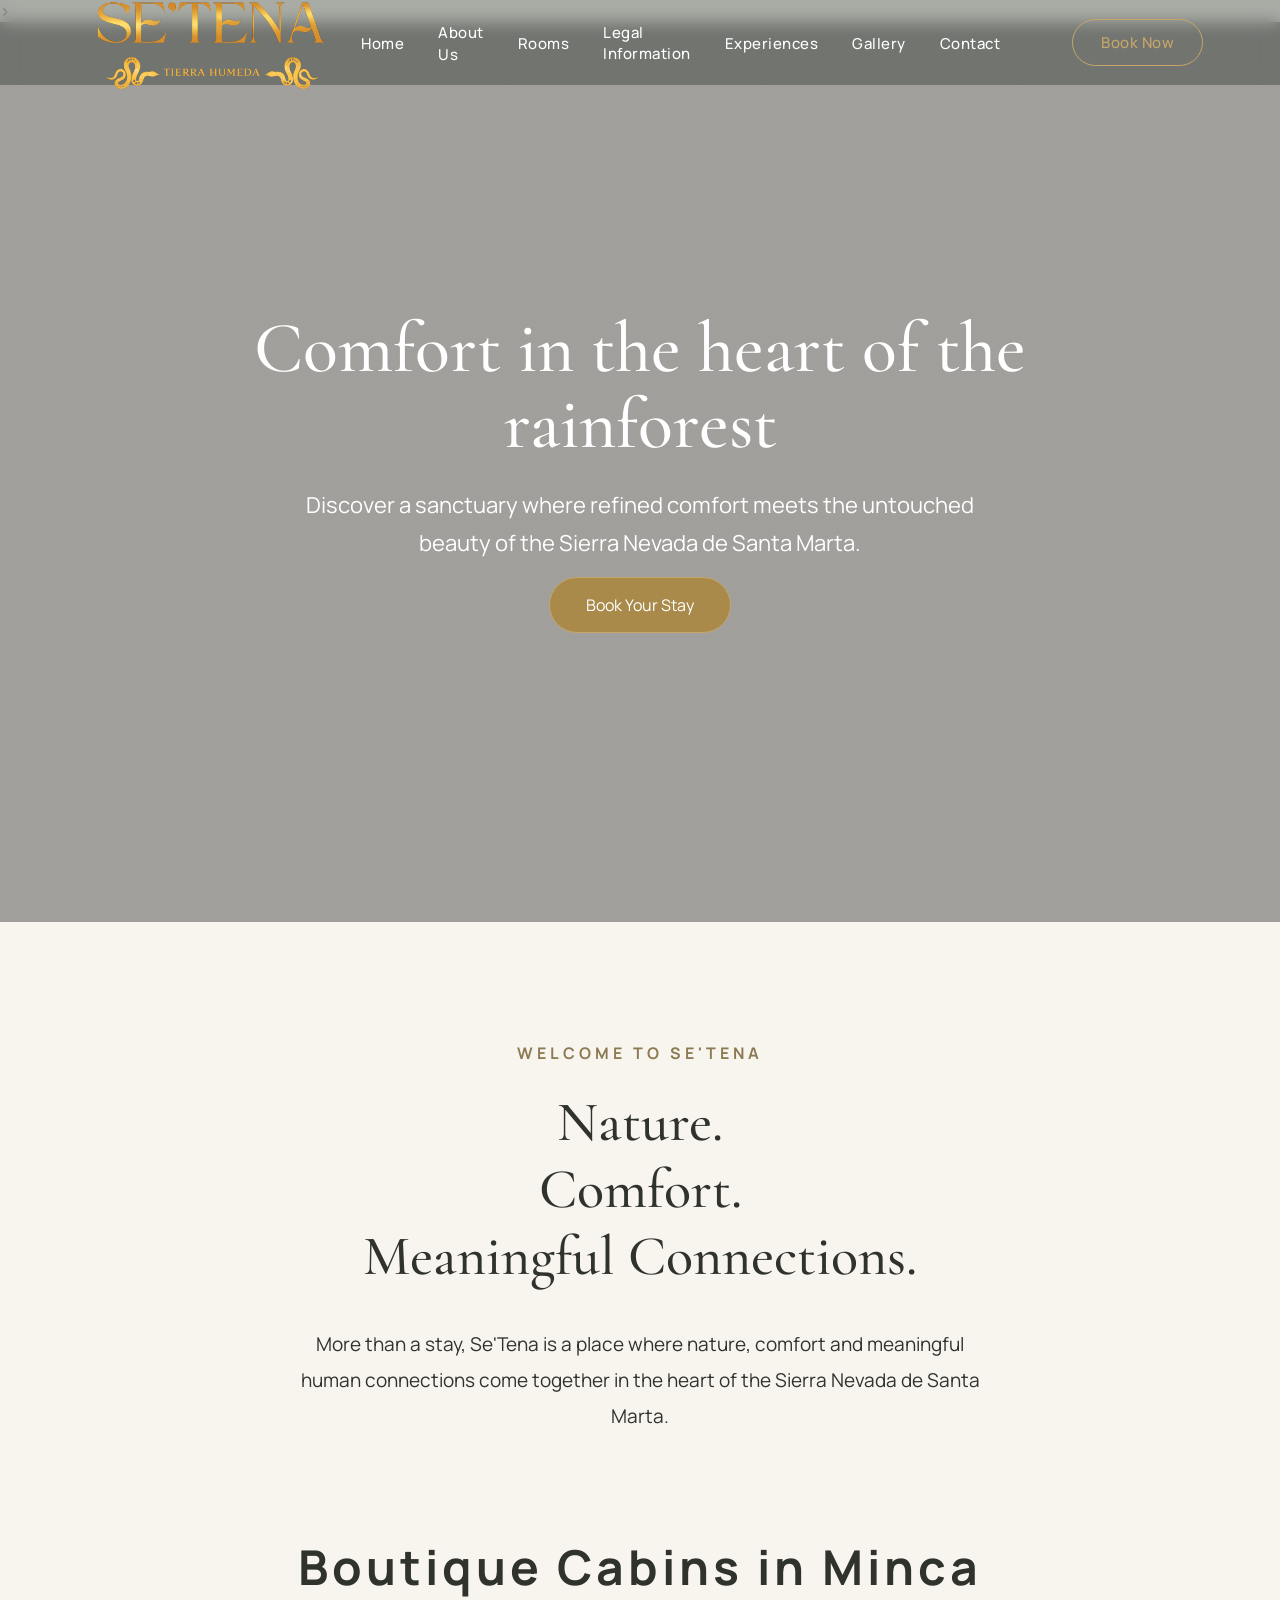
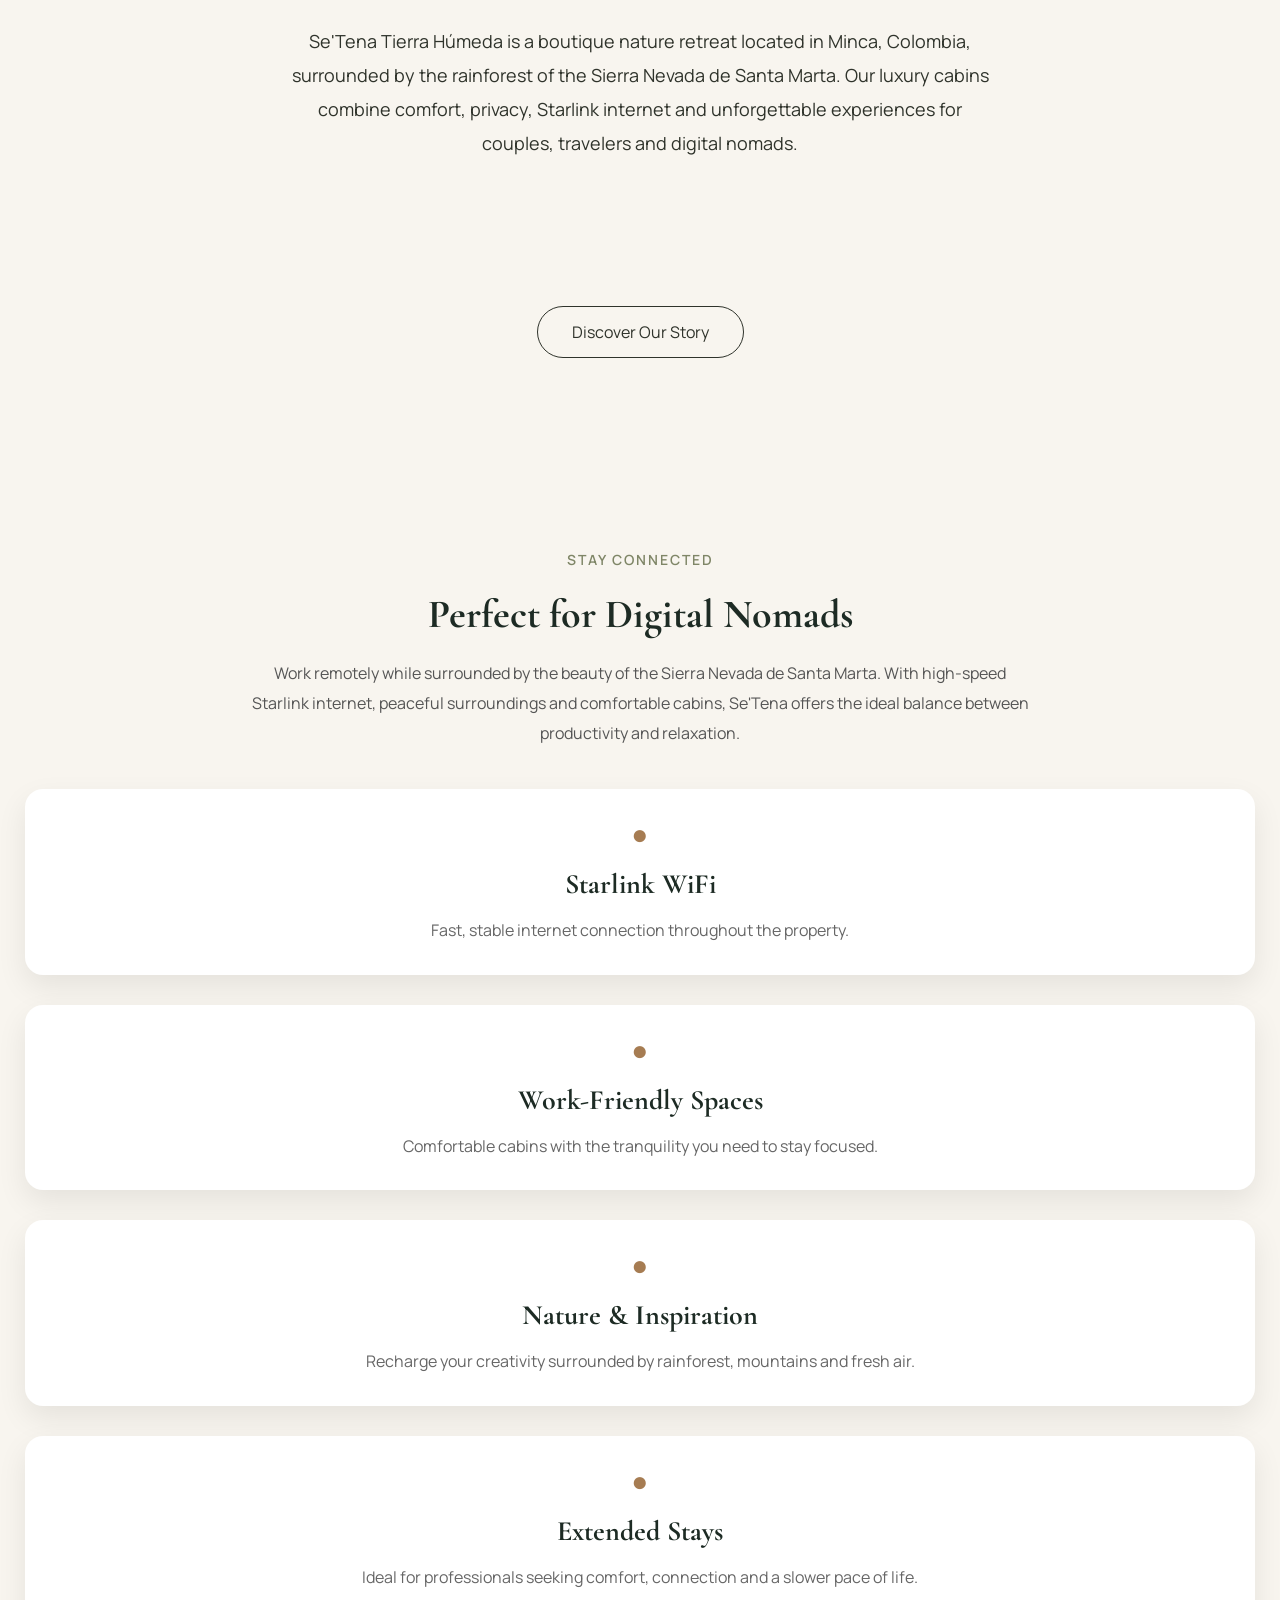
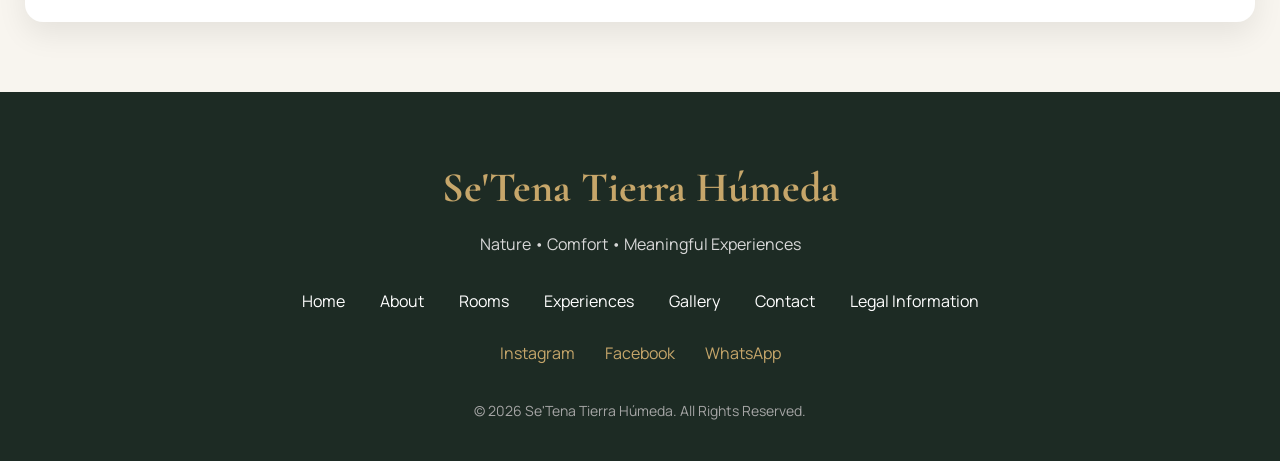
==== index.html @ 876af01a "Add 'Legal Information' link to index.html" ====
<!DOCTYPE html>
<html lang="en">

<head>

    <meta charset="UTF-8">
    <meta name="viewport" content="width=device-width, initial-scale=1.0">

    <title>Se'Tena Tierra Húmeda</title>
   <title>Se'Tena Tierra Húmeda | Boutique Cabins in Minca | Sierra Nevada de Santa Marta</title>

<meta name="description" content="Experience boutique cabins in Minca surrounded by the Sierra Nevada de Santa Marta. Luxury accommodation with Starlink WiFi, rainforest views, nature experiences and comfort in the heart of Colombia.">>

<meta name="keywords" content="Minca, boutique cabins, hotel Minca, cabins Colombia, setena, Sierra Nevada, Starlink WiFi, digital nomads, nature hotel, boutique hotel Colombia, Se'Tena Tierra Húmeda, comfortable, luxury, work remote, best places to stay in Minca, best hotels in Minca, best hotels Colombia, spiritual retreats Colombia, visit Minca, stay in Minca, birdwatching Minca, Boutique hotel Sierra Nevada, Remote work in Minca,  Nature retreat for couples,  Boutique cabins in Minca, safest places to stay in Minca, hotel closes to town in Minca, hotels with easy access in Minca ">

<meta name="author" content="Se'Tena Tierra Húmeda">

<meta name="robots" content="index, follow">

<link rel="canonical" href="https://setenaminca.com/">

    <!-- CSS -->
    <link rel="stylesheet" href="css/variables.css">
    <link rel="stylesheet" href="css/style.css">
    <link rel="stylesheet" href="css/navbar.css">
    <link rel="stylesheet" href="css/responsive.css">

    <!-- Google Fonts -->
    <link rel="preconnect" href="https://fonts.googleapis.com">
    <link rel="preconnect" href="https://fonts.gstatic.com" crossorigin>

    <link href="https://fonts.googleapis.com/css2?family=Cormorant+Garamond:wght@500;600&family=Manrope:wght@300;400;500;600&display=swap" rel="stylesheet">

  <script type="application/ld+json">
{
  "@context":"https://schema.org",
  "@type":"LodgingBusiness",
  "name":"Se'Tena Tierra Húmeda",
  "url":"https://setenaminca.com",
  "image":"https://setenaminca.com/images/og-image.jpg",
  "telephone":"+57 311 510 0866",
  "email":"se.tenaminca@gmail.com",
  "priceRange":"$$",
  "address":{
    "@type":"PostalAddress",
    "streetAddress":"Carretera 1 #24, Vía al Campano KM 1-24",
    "addressLocality":"Minca",
    "addressRegion":"Magdalena",
    "postalCode":"470008",
    "addressCountry":"CO"
  },
  "geo":{
    "@type":"GeoCoordinates",
    "latitude":"11.1438",
    "longitude":"-74.1077"
  },
  "sameAs":[
    "https://www.instagram.com/se.tena_minca/",
    "https://www.facebook.com/profile.php?id=61589246484789"
  ]
}
</script>
<!-- Google tag (gtag.js) -->
<script async src="https://www.googletagmanager.com/gtag/js?id=G-13XBKJQEXN"></script>
<script>
  window.dataLayer = window.dataLayer || [];
  function gtag(){dataLayer.push(arguments);}
  gtag('js', new Date());

  gtag('config', 'G-13XBKJQEXN');
</script>
</head>

<body>

    <!-- ==========================
         NAVIGATION
    =========================== -->

    <nav>


    <div class="nav-left">
        <a href="index.html" class="logo">
            <img src="images/logo-white.png" alt="Se'Tena Tierra Húmeda">
        </a>
    </div>
<button class="menu-toggle" id="menu-toggle">
    ☰
</button>
    <div class="nav-center">
        <ul>

            <li><a href="index.html">Home</a></li>
            <li><a href="about.html">About Us</a></li>
            <li><a href="rooms.html">Rooms</a></li>
            <a href="legal.html">Legal Information</a>
            <li><a href="experiences.html">Experiences</a></li>
            <li><a href="gallery.html">Gallery</a></li>
            <li><a href="contact.html">Contact</a></li>

        </ul>
    </div>

    <div class="nav-right">
        <a href="https://engine.lobbypms.com/setena-tierra-humeda"
           class="book-btn"
           target="_blank">
            Book Now
        </a>
    </div>
 
    </nav>

    <!-- ==========================
         HERO
    =========================== -->

    <header>

        <h1>
            Comfort in the heart of the rainforest
        </h1>

       <p>
    Discover a sanctuary where refined comfort meets the untouched beauty of the Sierra Nevada de Santa Marta.
</p>

<a href="https://engine.lobbypms.com/setena-tierra-humeda"
   class="hero-btn"
   target="_blank">
    Book Your Stay
</a>
    </header>
<section class="welcome">

    <div class="welcome-content">

        <h2>WELCOME TO SE'TENA</h2>

        <h3>
            Nature.<br>
            Comfort.<br>
            Meaningful Connections.
        </h3>

        <p>
            More than a stay, Se'Tena is a place where nature, comfort and meaningful human connections come together in the heart of the Sierra Nevada de Santa Marta.
        </p>
<section class="seo-intro"> <h2>Boutique Cabins in Minca</h2> <p> Se'Tena Tierra Húmeda is a boutique nature retreat located in Minca, Colombia, surrounded by the rainforest of the Sierra Nevada de Santa Marta. Our luxury cabins combine comfort, privacy, Starlink internet and unforgettable experiences for couples, travelers and digital nomads. </p> </section>
        <a href="about.html" class="story-btn">
            Discover Our Story
        </a>

    </div>

</section>
    <!-- ==========================
     DIGITAL NOMADS
========================== -->

<section class="digital-nomads">

    <span class="section-subtitle">

        STAY CONNECTED

    </span>

    <h2>

        Perfect for Digital Nomads

    </h2>

    <p>

        Work remotely while surrounded by the beauty of the Sierra Nevada de Santa Marta. With high-speed Starlink internet, peaceful surroundings and comfortable cabins, Se'Tena offers the ideal balance between productivity and relaxation.

    </p>

    <div class="nomad-grid">

        <div class="nomad-card">

            <span class="nomad-icon">●</span>

            <h3>Starlink WiFi</h3>

            <p>

                Fast, stable internet connection throughout the property.

            </p>

        </div>

        <div class="nomad-card">

            <span class="nomad-icon">●</span>

            <h3>Work-Friendly Spaces</h3>

            <p>

                Comfortable cabins with the tranquility you need to stay focused.

            </p>

        </div>

        <div class="nomad-card">

            <span class="nomad-icon">●</span>

            <h3>Nature & Inspiration</h3>

            <p>

                Recharge your creativity surrounded by rainforest, mountains and fresh air.

            </p>

        </div>

        <div class="nomad-card">

            <span class="nomad-icon">●</span>

            <h3>Extended Stays</h3>

            <p>

                Ideal for professionals seeking comfort, connection and a slower pace of life.

            </p>

        </div>

    </div>

</section>
</body>

</html>
<script src="js/main.js"></script>

</body>
</html>
<footer>

    <h3>Se'Tena Tierra Húmeda</h3>

    <p>

        Nature • Comfort • Meaningful Experiences

    </p>

    <div class="footer-links">

        <a href="index.html">Home</a>

        <a href="about.html">About</a>

        <a href="rooms.html">Rooms</a>

        <a href="experiences.html">Experiences</a>

        <a href="gallery.html">Gallery</a>

        <a href="contact.html">Contact</a>
        <a href="legal.html">Legal Information</a>

    </div>

    <div class="footer-social">

        <a href="https://www.instagram.com/se.tena_minca/"
           target="_blank">

            Instagram

        </a>

        <a href="https://www.facebook.com/profile.php?id=61589246484789&ref=PROFILE_EDIT_xav_ig_profile_page_web#"
           target="_blank">

            Facebook

        </a>

        <a href="https://wa.me/573115100866"
           target="_blank">

            WhatsApp

        </a>

    </div>

    <small>

        © 2026 Se'Tena Tierra Húmeda. All Rights Reserved.

    </small>

</footer>

<script src="js/main.js"></script>

</body>

</html>
---- css/variables.css ----
:root{

    --color-primary:#264238;
    --color-secondary:#B89D6A;
    --color-light:#F8F5EF;
    --color-dark:#2F332B;
    --color-white:#FFFFFF;

    --font-title:'Cormorant Garamond', serif;
    --font-body:'Manrope', sans-serif;

    --transition:.3s ease;

}
---- css/style.css ----
/* ==========================
   RESET
========================== */

*{
    margin:0;
    padding:0;
    box-sizing:border-box;
}

body{
    font-family:'Manrope',sans-serif;
    background:#f8f5ef;
    color:#2f332b;
}

/* ==========================
   NAVBAR
========================== */

nav{

    position:fixed;
    top:0;
    left:0;

    width:100%;
    height:90px;

    display:flex;
    justify-content:space-between;
    align-items:center;

    padding:0 6%;

    background:rgba(25,35,30,.35);

    backdrop-filter:blur(6px);
    -webkit-backdrop-filter:blur(6px);

    z-index:1000;

}

.nav-left{

    flex:1.4;

}

.nav-center{

    flex:2.6;

}

.nav-right{

    flex:1;

    display:flex;
    justify-content:flex-end;
    align-items:center;

}

.logo{

    display:flex;
    align-items:center;

}

.logo img{

    width:auto;

    height:70px;

    display:block;

}

nav ul{

    display:flex;
    flex-direction:row;
    justify-content:center;
    align-items:center;

    gap:32px;

    list-style:none;

}

nav li{

    list-style:none;

}

nav a{

    color:white;
    text-decoration:none;

    font-size:15px;
    font-weight:500;

    letter-spacing:.5px;

    transition:.3s;

}

nav a:hover{

    opacity:.75;

}

.book-btn{

    border:1px solid #C6A66A;

    color:#C6A66A;

    border-radius:50px;

    padding:10px 24px;

    transition:.3s;

}

.book-btn:hover{

    background:#C6A66A;

    color:white;

}

/* ==========================
   HERO
========================== */

header{

    height:100vh;

    background-image:
        linear-gradient(
            rgba(0,0,0,.35),
            rgba(0,0,0,.35)
        ),
        url("../images/backgroundimage.jpg");

    background-size:cover;
    background-position:center;

    display:flex;
    flex-direction:column;

    justify-content:center;
    align-items:center;

    text-align:center;

    color:white;

    padding:0 20px;

}

header h1{

    font-family:'Cormorant Garamond',serif;

    font-size:72px;
    font-weight:500;

    max-width:900px;

    line-height:1.05;

}

header p{

    margin-top:25px;

    max-width:720px;

    font-size:22px;

    line-height:1.7;

}

.hero-btn{

    margin-top:45px;

    display:inline-block;

    border:1px solid #C6A66A;

    color:#C6A66A;

    text-decoration:none;

    padding:14px 34px;

    border-radius:50px;

    transition:.3s;

}

.hero-btn:hover{

    background:#C6A66A;

    color:white;

}

/* ==========================
   WELCOME
========================== */

.welcome{

    padding:120px 10%;

    background:#f8f5ef;

    text-align:center;

}

.welcome h2{

    font-size:16px;

    letter-spacing:4px;

    color:#8C7A52;

    margin-bottom:25px;

}

.welcome h3{

    font-family:'Cormorant Garamond',serif;

    font-size:56px;

    font-weight:500;

    line-height:1.2;

    margin-bottom:35px;

}

.welcome p{

    max-width:700px;

    margin:auto;

    font-size:19px;

    line-height:1.9;

}

.story-btn{

    display:inline-block;

    margin-top:45px;

    padding:14px 34px;

    border:1px solid #2F332B;

    color:#2F332B;

    text-decoration:none;

    border-radius:50px;

    transition:.3s;

}

.story-btn:hover{

    background:#2F332B;

    color:white;

}

/* ==========================
   LOBBY PMS
========================== */

.ldrs-header{

    display:none;

}

/* ==================================================
   ABOUT HERO
================================================== */

.about-hero{

    height:100vh;

    background-image:
    linear-gradient(
    rgba(0,0,0,.35),
    rgba(0,0,0,.35)
    ),
    url("../images/about-hero.jpg");

    background-size:cover;
    background-position:center;

    display:flex;
    justify-content:center;
    align-items:center;

    text-align:center;

    color:white;

}

.about-overlay{

    max-width:850px;
    padding:20px;

}

.about-overlay h1{

    font-family:'Cormorant Garamond',serif;

    font-size:90px;

    font-weight:500;

    margin-bottom:25px;

}

.about-overlay p{

    font-size:26px;

    line-height:1.8;

}

/* ==================================================
   OUR STORY
================================================== */

.our-story{

    padding:140px 8%;

    background:#F8F5EF;

}

.story-container{

    max-width:1400px;

    margin:auto;

    display:grid;

    grid-template-columns:1fr 1fr;

    gap:90px;

    align-items:center;

}

.section-subtitle{

    color:#B28A46;

    letter-spacing:5px;

    font-size:14px;

    font-weight:600;

}

.story-text h2{

    font-family:'Cormorant Garamond',serif;

    font-size:62px;

    font-weight:500;

    line-height:1.15;

    margin:20px 0 35px;

}

.story-text p{

    font-size:18px;

    line-height:2;

    margin-bottom:25px;

}

.story-image img{

    width:100%;

    border-radius:14px;

    display:block;

}

/* ==================================================
   PHILOSOPHY
================================================== */

.philosophy{

    padding:140px 8%;

    background:white;

    text-align:center;

}

.philosophy h2{

    font-family:'Cormorant Garamond',serif;

    font-size:60px;

    margin-bottom:70px;

}

.philosophy-grid{

    display:grid;

    grid-template-columns:repeat(3,1fr);

    gap:40px;

    max-width:1400px;

    margin:auto;

}

.card{

    padding:50px;

    border:1px solid #e6e1d8;

    border-radius:15px;

    transition:.35s;

}

.card:hover{

    transform:translateY(-8px);

    box-shadow:0 20px 45px rgba(0,0,0,.08);

}

.card h3{

    font-family:'Cormorant Garamond',serif;

    font-size:34px;

    margin-bottom:20px;

}

.card p{

    line-height:1.9;

}

/* ==================================================
   TEAM
================================================== */

.team{

    padding:140px 8%;

    background:#F8F5EF;

    text-align:center;

}

.team h2{

    font-family:'Cormorant Garamond',serif;

    font-size:60px;

}

.team p{

    max-width:750px;

    margin:25px auto 70px;

    line-height:1.9;

}

.team-gallery{

    display:grid;

    grid-template-columns:repeat(3,1fr);

    gap:35px;

}

.team-gallery img{

    width:100%;

    border-radius:14px;

    display:block;

    transition:.35s;

}

.team-gallery img:hover{

    transform:scale(1.03);

}

/* ==================================================
   VISION
================================================== */

.vision{

    padding:140px 10%;

    text-align:center;

    background:white;

}

.vision h2{

    font-family:'Cormorant Garamond',serif;

    font-size:60px;

    margin-bottom:35px;

}

.vision p{

    max-width:900px;

    margin:20px auto;

    line-height:2;

    font-size:19px;

}

/* ==================================================
   CTA
================================================== */

.about-cta{

    padding:170px 10%;

    background-image:
    linear-gradient(
    rgba(0,0,0,.35),
    rgba(0,0,0,.35)
    ),
    url("../images/backgroundimage.jpg");

    background-size:cover;

    background-position:center;

    text-align:center;

    color:white;

}

.about-cta h2{

    font-family:'Cormorant Garamond',serif;

    font-size:72px;

    margin-bottom:25px;

}

.about-cta p{

    font-size:22px;

    margin-bottom:45px;

}

/* ==================================================
   ROOMS PAGE
================================================== */

/* HERO */

.rooms-hero{

    height:100vh;

    background-image:
    linear-gradient(
    rgba(0,0,0,.40),
    rgba(0,0,0,.40)
    ),
    url("../images/room-sol-hero.jpg");

    background-size:cover;
    background-position:center;

    display:flex;
    justify-content:center;
    align-items:center;

    text-align:center;

    color:white;

}

.rooms-intro{

    padding:120px 8%;

    background:#F8F5EF;

    text-align:center;

}

.rooms-intro h2{

    font-family:'Cormorant Garamond',serif;

    font-size:58px;

    margin:20px 0;

}

.rooms-intro p{

    max-width:900px;

    margin:auto;

    line-height:2;

    font-size:18px;

}

/* ==================================================
   ROOM SECTION
================================================== */

.room-section{

    padding:120px 8%;

    background:white;

}

.room-section.light{

    background:#F8F5EF;

}

.room-container{

    display:grid;

    grid-template-columns:1fr 1fr;

    gap:80px;

    align-items:center;

    max-width:1400px;

    margin:auto;

}

.room-container.reverse .room-text{

    order:1;

}

.room-container.reverse .room-image{

    order:2;

}

.room-image img{

    width:100%;

    display:block;

    border-radius:18px;

}

.room-text h2{

    font-family:'Cormorant Garamond',serif;

    font-size:58px;

    margin:15px 0 25px;

}

.room-text p{

    font-size:18px;

    line-height:2;

}

/* ==================================================
   SPECS
================================================== */

.room-specs{

    display:grid;

    grid-template-columns:repeat(2,1fr);

    gap:20px;

    margin:45px 0;

}

.room-specs div{

    padding:22px;

    background:#f6f3ed;

    border-radius:12px;

}

.room-specs strong{

    color:#A98A4A;

}

/* ==================================================
   FEATURES
================================================== */

.room-text h3{

    margin-top:35px;

    margin-bottom:20px;

    font-family:'Cormorant Garamond',serif;

    font-size:32px;

}

.room-features{

    padding-left:20px;

    margin-bottom:45px;

}

.room-features li{

    margin-bottom:12px;

    line-height:1.8;

}

/* ==================================================
   GALLERY
================================================== */

.room-gallery{

    max-width:1400px;

    margin:0 auto 120px;

    padding:0 8%;

    display:grid;

    grid-template-columns:repeat(4,1fr);

    gap:20px;

}

.room-gallery img{

    width:100%;

    height:260px;

    object-fit:cover;

    border-radius:15px;

    transition:.35s;

    cursor:pointer;

}

.room-gallery img:hover{

    transform:scale(1.04);

}

/* ==================================================
   LAYOUT
================================================== */

.layout-section{

    padding:120px 8%;

    background:white;

}

.layout-section h2{

    text-align:center;

    font-family:'Cormorant Garamond',serif;

    font-size:55px;

    margin-bottom:60px;

}

.layout-grid{

    display:grid;

    grid-template-columns:repeat(2,1fr);

    gap:45px;

    max-width:1200px;

    margin:auto;

}

.layout-card{

    padding:45px;

    border:1px solid #e7e3dc;

    border-radius:18px;

}

.layout-card h3{

    font-family:'Cormorant Garamond',serif;

    font-size:34px;

    margin-bottom:25px;

}

.layout-card ul{

    padding-left:20px;

}

.layout-card li{

    margin-bottom:14px;

    line-height:1.8;

}

/* ==================================================
   WHY SECTION
================================================== */

.why-section{

    padding:130px 8%;

    background:#F8F5EF;

    text-align:center;

}

.why-section h2{

    font-family:'Cormorant Garamond',serif;

    font-size:58px;

    margin:20px 0 30px;

}

.why-section p{

    max-width:900px;

    margin:auto;

    line-height:2;

}

.why-grid{

    display:grid;

    grid-template-columns:repeat(4,1fr);

    gap:30px;

    margin-top:70px;

}

.why-card{

    background:white;

    padding:40px;

    border-radius:16px;

    transition:.3s;

}

.why-card:hover{

    transform:translateY(-8px);

    box-shadow:0 15px 40px rgba(0,0,0,.08);

}

.why-card h3{

    font-family:'Cormorant Garamond',serif;

    margin-bottom:15px;

    font-size:30px;

}

/* ==================================================
   BUTTON
================================================== */

.hero-btn{

    display:inline-block;

    margin-top:15px;

    padding:16px 36px;

    border-radius:50px;

    background:#A98A4A;

    color:white;

    text-decoration:none;

    transition:.3s;

}

.hero-btn:hover{

    background:#8f733d;

}

/* =====================================
   MOBILE MENU
===================================== */

.menu-toggle{

    display:none;

    background:none;

    border:none;

    color:white;

    font-size:36px;

    cursor:pointer;

    padding:8px;

    z-index:10000;

}
/* ==========================
   ROOM HERO
========================== */

.room-hero{

    width:100%;

    margin:90px 0 50px;

}

.room-hero img{

    width:100%;

    height:75vh;

    object-fit:cover;

    display:block;

    border-radius:18px;

}
/* ==========================
   CONTACT
========================== */

.contact-hero{

    height:70vh;

    background:
    linear-gradient(rgba(0,0,0,.35),rgba(0,0,0,.35)),
    url("../images/contact-hero.jpg");

    background-size:cover;
    background-position:center center;

    display:flex;
    justify-content:center;
    align-items:center;

    text-align:center;

    color:white;

}

.contact-hero h1{

    font-family:'Cormorant Garamond',serif;

    font-size:72px;

    margin:15px 0;

}

.contact-hero p{

    font-size:20px;

    max-width:650px;

    margin:auto;

}

.contact-section{

    padding:100px 8%;

    background:#f8f5ef;

}

.contact-container{

    display:grid;

    grid-template-columns:1fr 1fr;

    gap:80px;

    align-items:start;

}

.contact-info h2{

    font-family:'Cormorant Garamond',serif;

    font-size:54px;

    margin:20px 0;

}

.contact-info p{

    line-height:1.8;

}

.contact-card{

    margin-top:30px;

    padding-bottom:25px;

    border-bottom:1px solid #d8d2c8;

}

.contact-card h3{

    color:#7f8667;

    margin-bottom:10px;

    font-size:18px;

}

.contact-map iframe{

    width:100%;

    border-radius:18px;

    min-height:550px;

}

.contact-info .hero-btn{

    margin-top:45px;

    display:inline-block;

}

/* ==========================
   FOOTER
========================== */

footer{

    background:#1d2b24;

    color:white;

    padding:70px 8% 40px;

    text-align:center;

}

footer h3{

    font-family:'Cormorant Garamond',serif;

    font-size:42px;

    color:#C6A66A;

    margin-bottom:20px;

}

footer p{

    color:#d8d8d8;

    margin-bottom:35px;

}

.footer-links{

    display:flex;

    justify-content:center;

    gap:35px;

    flex-wrap:wrap;

    margin-bottom:30px;

}

.footer-links a{

    color:white;

    text-decoration:none;

    transition:.3s;

}

.footer-links a:hover{

    color:#C6A66A;

}

.footer-social{

    display:flex;

    justify-content:center;

    gap:30px;

    margin-bottom:35px;

}

.footer-social a{

    color:#C6A66A;

    text-decoration:none;

}

footer small{

    color:#a5a5a5;

    font-size:14px;

}
.map-btn{

    display:inline-block;

    margin-top:25px;

    padding:14px 32px;

    background:#C6A66A;

    color:white;

    text-decoration:none;

    border-radius:40px;

    transition:.3s;

    font-weight:500;

}

.map-btn:hover{

    background:#1d2b24;

}
/* ==========================
   GALLERY HERO
========================== */

.gallery-hero{

    height:70vh;

    background:
    linear-gradient(rgba(0,0,0,.35),rgba(0,0,0,.35)),
    url("../images/gallery-hero.jpg");

    background-size:cover;
    background-position:center;

    display:flex;
    justify-content:center;
    align-items:center;

    text-align:center;

    color:white;

}

.gallery-hero h1{

    font-family:'Cormorant Garamond',serif;

    font-size:72px;

    margin:18px 0;

}

.gallery-hero p{

    font-size:20px;

    max-width:700px;

    margin:auto;

    line-height:1.8;

}

/* ==========================
   INTRO
========================== */

.gallery-intro{

    padding:100px 8%;

    text-align:center;

    background:#f8f5ef;

}

.gallery-intro h2{

    font-family:'Cormorant Garamond',serif;

    font-size:52px;

    margin-bottom:25px;

}

.gallery-intro p{

    max-width:760px;

    margin:auto;

    line-height:1.9;

    color:#555;

}

/* ==========================
   GALLERY SECTIONS
========================== */

.gallery-category{

    padding:90px 8%;

}

.gallery-category h2{

    font-family:'Cormorant Garamond',serif;

    font-size:46px;

    text-align:center;

    margin-bottom:25px;

}

.gallery-text{

    max-width:800px;

    margin:0 auto 45px;

    text-align:center;

    line-height:1.9;

    color:#666;

}

/* ==========================
   GRID
========================== */

.gallery-grid{

    display:grid;

    grid-template-columns:repeat(2,1fr);

    gap:28px;

}

.gallery-grid img{

    width:100%;

    height:380px;

    object-fit:cover;

    border-radius:18px;

    transition:.45s;

    cursor:pointer;

    box-shadow:0 12px 30px rgba(0,0,0,.08);

}

.gallery-grid img:hover{

    transform:scale(1.04);

}

/* ==========================
   PANORAMIC IMAGE
========================== */

.gallery-banner{

    padding:20px 8% 90px;

}

.gallery-banner img{

    width:100%;

    height:650px;

    object-fit:cover;

    border-radius:24px;

    display:block;

    box-shadow:0 20px 45px rgba(0,0,0,.12);

}

/* ==========================
   CTA
========================== */

.about-cta{

    text-align:center;

    padding:110px 8%;

    background:#1D2B24;

    color:white;

}

.about-cta h2{

    font-family:'Cormorant Garamond',serif;

    font-size:56px;

    margin-bottom:25px;

    color:white;

}

.about-cta p{

    max-width:700px;

    margin:auto;

    line-height:1.8;

    margin-bottom:40px;

    color:rgba(255,255,255,.85);

}

}

.about-cta h2{

    font-family:'Cormorant Garamond',serif;

    font-size:56px;

    margin-bottom:25px;

}

.about-cta p{

    max-width:700px;

    margin:auto;

    line-height:1.8;

    margin-bottom:40px;

}
/* ==========================
   LIGHTBOX
========================== */

.lightbox{

    position:fixed;

    top:0;
    left:0;

    width:100%;
    height:100%;

    background:rgba(0,0,0,.92);

    display:none;

    justify-content:center;
    align-items:center;

    z-index:99999;

    padding:30px;

}

.lightbox.active{

    display:flex;

}

.lightbox img{

    max-width:90%;

    max-height:90%;

    border-radius:12px;

}

.close-lightbox{

    position:absolute;

    top:30px;

    right:40px;

    color:white;

    font-size:50px;

    cursor:pointer;

    font-weight:300;

}
/* ==========================
   EXPERIENCES HERO
========================== */

.experience-hero{

    height:70vh;

    background:
    linear-gradient(rgba(0,0,0,.35),rgba(0,0,0,.35)),
    url("../images/experience-hero.jpg");

    background-size:cover;
    background-position:center top;

    display:flex;
    justify-content:center;
    align-items:center;

    text-align:center;

    color:white;

}

.experience-hero h1{

    font-family:'Cormorant Garamond',serif;

    font-size:72px;

    margin:18px 0;

}

.experience-hero p{

    max-width:700px;

    margin:auto;

    font-size:20px;

    line-height:1.8;

}

/* ==========================
   INTRO
========================== */

.experience-intro{

    padding:100px 8%;

    text-align:center;

    background:#f8f5ef;

}

.experience-intro h2{

    font-family:'Cormorant Garamond',serif;

    font-size:52px;

    margin-bottom:25px;

}

.experience-intro p{

    max-width:760px;

    margin:auto;

    line-height:1.9;

    color:#555;

}

/* ==========================
   EXPERIENCE SECTION
========================== */

.experience-section{

    padding:90px 8%;

    display:grid;

    grid-template-columns:1fr 1fr;

    gap:70px;

    align-items:center;

}

.experience-section.reverse{

    direction:rtl;

}

.experience-section.reverse>*{

    direction:ltr;

}

.experience-image img{

    width:100%;

    height:520px;

    object-fit:cover;

    border-radius:20px;

    display:block;

    box-shadow:0 20px 45px rgba(0,0,0,.10);

    transition:.4s;

}

.experience-image img:hover{

    transform:scale(1.02);

}

.experience-text h2{

    font-family:'Cormorant Garamond',serif;

    font-size:48px;

    margin:18px 0 25px;

}

.experience-text p{

    line-height:1.9;

    margin-bottom:20px;

    color:#555;

}

.section-subtitle{

    color:#7f8667;

    letter-spacing:2px;

    font-size:14px;

    font-weight:600;

}
/* ==========================
   DIGITAL NOMADS
========================== */

.digital-nomads{

    padding:120px 8%;

    background:#F8F5EF;

    text-align:center;

}

.digital-nomads h2{

    font-family:'Cormorant Garamond',serif;

    font-size:56px;

    color:#1D2B24;

    margin:20px 0;

}

.digital-nomads>p{

    max-width:780px;

    margin:0 auto 60px;

    line-height:1.9;

    color:#555;

}

.nomad-grid{

    display:grid;

    grid-template-columns:repeat(4,1fr);

    gap:30px;

}

.nomad-card{

    background:white;

    padding:40px 30px;

    border-radius:18px;

    box-shadow:0 12px 30px rgba(0,0,0,.08);

    transition:.35s;

}

.nomad-card:hover{

    transform:translateY(-8px);

}

.nomad-icon{

    display:block;

    font-size:28px;

    color:#A67C52;

    margin-bottom:20px;

    line-height:1;

}

.nomad-card h3{

    font-family:'Cormorant Garamond',serif;

    font-size:30px;

    color:#1D2B24;

    margin-bottom:15px;

}

.nomad-card p{

    color:#666;

    line-height:1.8;

}

/* ==========================
   SEO INTRO
========================== */

.seo-intro{

    max-width:900px;
    margin:100px auto;
    padding:0 30px;
    text-align:center;

}

.seo-intro h2{

    font-family:var(--title-font);
    font-size:48px;
    color:var(--green);
    margin-bottom:25px;

}

.seo-intro p{

    font-size:18px;
    line-height:1.9;
    color:var(--text-color);

}
---- css/navbar.css ----
/* ==========================
   NAVBAR
========================== */

nav{

    position:fixed;
    top:0;
    left:0;

    width:100%;
    height:85px;

    display:flex;
    justify-content:space-between;
    align-items:center;

    padding:0 6%;

    background:rgba(25,35,30,.35);

    backdrop-filter:blur(8px);
    -webkit-backdrop-filter:blur(8px);

    z-index:9999;

}

.nav-left{

    display:flex;
    align-items:center;

}

.logo img{

    width:260px;
    height:auto;
    display:block;

}

.nav-center{

    display:flex;
    justify-content:center;
    flex:1;

}

.nav-center ul{

    display:flex;
    gap:34px;
    list-style:none;

}

.nav-center a{

    color:white;
    text-decoration:none;

    font-size:15px;

    transition:.3s;

}

.nav-center a:hover{

    color:#C6A66A;

}

.nav-right{

    display:flex;
    align-items:center;

}

.book-btn{

    border:1px solid #C6A66A;

    color:#C6A66A;

    padding:12px 28px;

    border-radius:40px;

    text-decoration:none;

    transition:.35s;

}

.book-btn:hover{

    background:#C6A66A;

    color:white;

}

.menu-toggle{

    display:none;

    background:none;

    border:none;

    color:white;

    font-size:34px;

    cursor:pointer;

}
---- css/responsive.css ----
/* =====================================
   TABLETS
===================================== */

@media (max-width:992px){

nav{

    height:80px;

    padding:0 30px;

}

.logo img{

    width:200px;

}

.menu-toggle{

    display:block;

}

.nav-center{

    display:none;

    position:absolute;

    top:80px;

    left:0;

    width:100%;

    background:rgba(25,35,30,.98);

}

.nav-center.active{

    display:block;

}

.nav-center ul{

    flex-direction:column;

    align-items:center;

    gap:28px;

    padding:35px 0;

}

.nav-right{

    display:none;

}

header h1{

    font-size:54px;

}

header p{

    font-size:18px;

}

.story-container,
.room-container{

    grid-template-columns:1fr;

}

.philosophy-grid,
.team-gallery,
.why-grid{

    grid-template-columns:repeat(2,1fr);

}

.room-gallery{

    grid-template-columns:repeat(2,1fr);

}

.layout-grid{

    grid-template-columns:1fr;

}

}



/* =====================================
   MOBILE
===================================== */

@media (max-width:768px){

nav{

    height:75px;

    padding:0 20px;

}

.logo img{

    width:170px;

}

.nav-center{

    top:75px;

}

header{

    padding:0 20px;

}

header h1{

    font-size:40px;

    line-height:1.2;

}

header p{

    font-size:17px;

}

.hero-btn{

    margin-top:30px;

}

.welcome,
.our-story,
.philosophy,
.team,
.vision,
.room-section,
.rooms-intro,
.layout-section,
.why-section{

    padding:70px 25px;

}

.room-gallery,
.team-gallery,
.philosophy-grid,
.why-grid{

    grid-template-columns:1fr;

}

.room-gallery img{

    height:260px;

}

.room-specs{

    grid-template-columns:1fr;

}

.book-btn,
.story-btn,
.hero-btn{

    width:100%;

    max-width:280px;

    text-align:center;

}

}
.room-hero img{

    height:45vh;

    border-radius:0;

}


/* =====================================
   SMALL PHONES
===================================== */

@media (max-width:480px){

nav{

    height:70px;

}

.logo img{

    width:150px;

}

.nav-center{

    top:70px;

}

header h1{

    font-size:32px;

}

header p{

    font-size:16px;

}

.welcome h3,
.story-text h2,
.room-text h2,
.about-overlay h1{

    font-size:38px;

}

.room-gallery img{

    height:220px;

}

}
/* ==========================
   CONTACT RESPONSIVE
========================== */

@media (max-width:768px){

.contact-container{

    grid-template-columns:1fr;

    gap:50px;

}

.contact-info h2{

    font-size:40px;

}

.contact-map iframe{

    min-height:350px;

}

.footer-links{

    flex-direction:column;

    gap:18px;

}

.footer-social{

    flex-direction:column;

    gap:15px;

}

}
/* ==========================
   GALLERY RESPONSIVE
========================== */

@media (max-width:768px){

.gallery-hero{

    height:60vh;

}

.gallery-hero h1{

    font-size:46px;

}

.gallery-hero p{

    font-size:17px;

}

.gallery-intro{

    padding:70px 25px;

}

.gallery-intro h2{

    font-size:38px;

}

.gallery-category{

    padding:70px 25px;

}

.gallery-category h2{

    font-size:36px;

}

.gallery-grid{

    grid-template-columns:1fr;

}

.gallery-grid img{

    height:280px;

}

.gallery-banner{

    padding:0 25px 70px;

}

.gallery-banner img{

    height:320px;

    border-radius:16px;

}

}
/* ==========================
   EXPERIENCES RESPONSIVE
========================== */

@media (max-width:768px){

.experience-hero{

    height:60vh;

}

.experience-hero h1{

    font-size:46px;

}

.experience-hero p{

    font-size:17px;

}

.experience-intro{

    padding:70px 25px;

}

.experience-intro h2{

    font-size:38px;

}

.experience-section{

    grid-template-columns:1fr;

    gap:40px;

    padding:70px 25px;

}

.experience-section.reverse{

    direction:ltr;

}

.experience-image img{

    height:300px;

}

.experience-text h2{

    font-size:38px;

}

}
/* ==========================
   DIGITAL NOMADS
========================== */

.nomad-grid{

    grid-template-columns:1fr;

}

.digital-nomads{

    padding:70px 25px;

}

.digital-nomads h2{

    font-size:40px;

}

.digital-nomads>p{

    margin-bottom:40px;

}

.nomad-card{

    padding:30px 25px;

}

.nomad-card h3{

    font-size:28px;

}
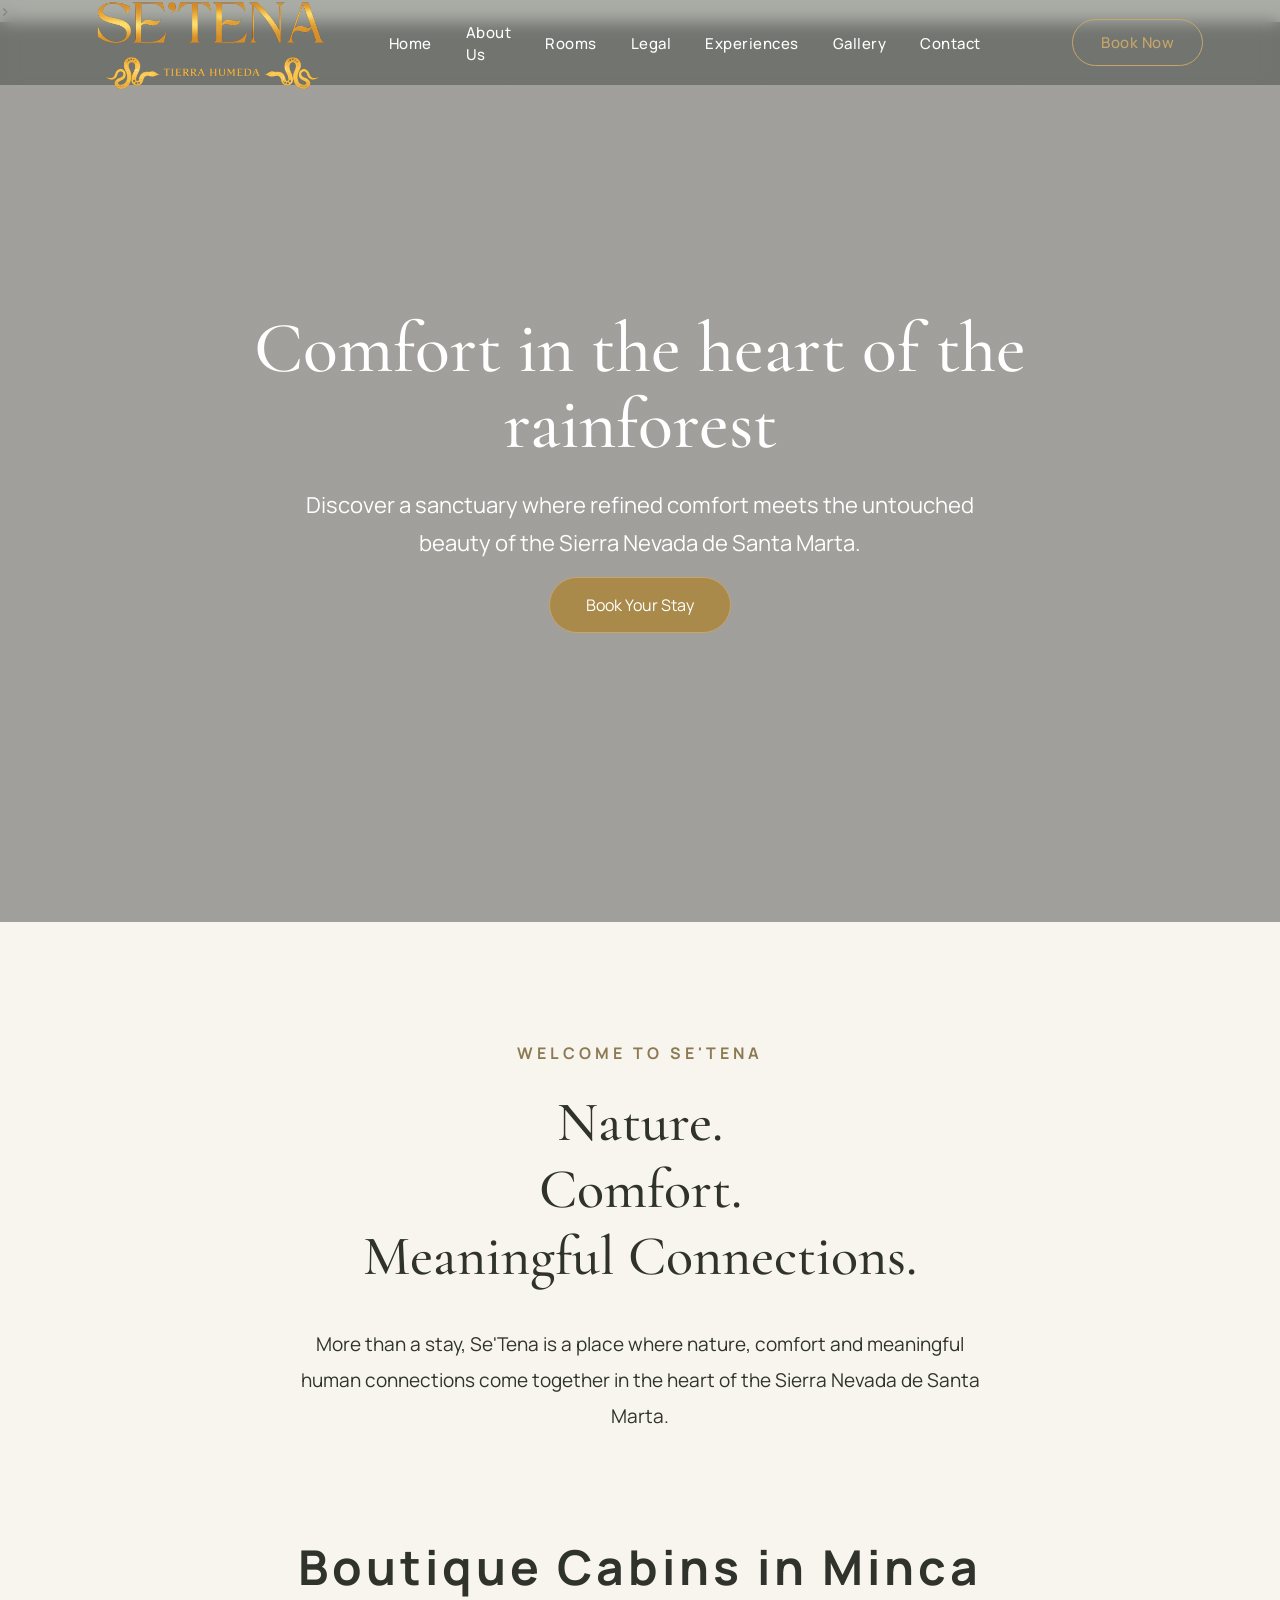
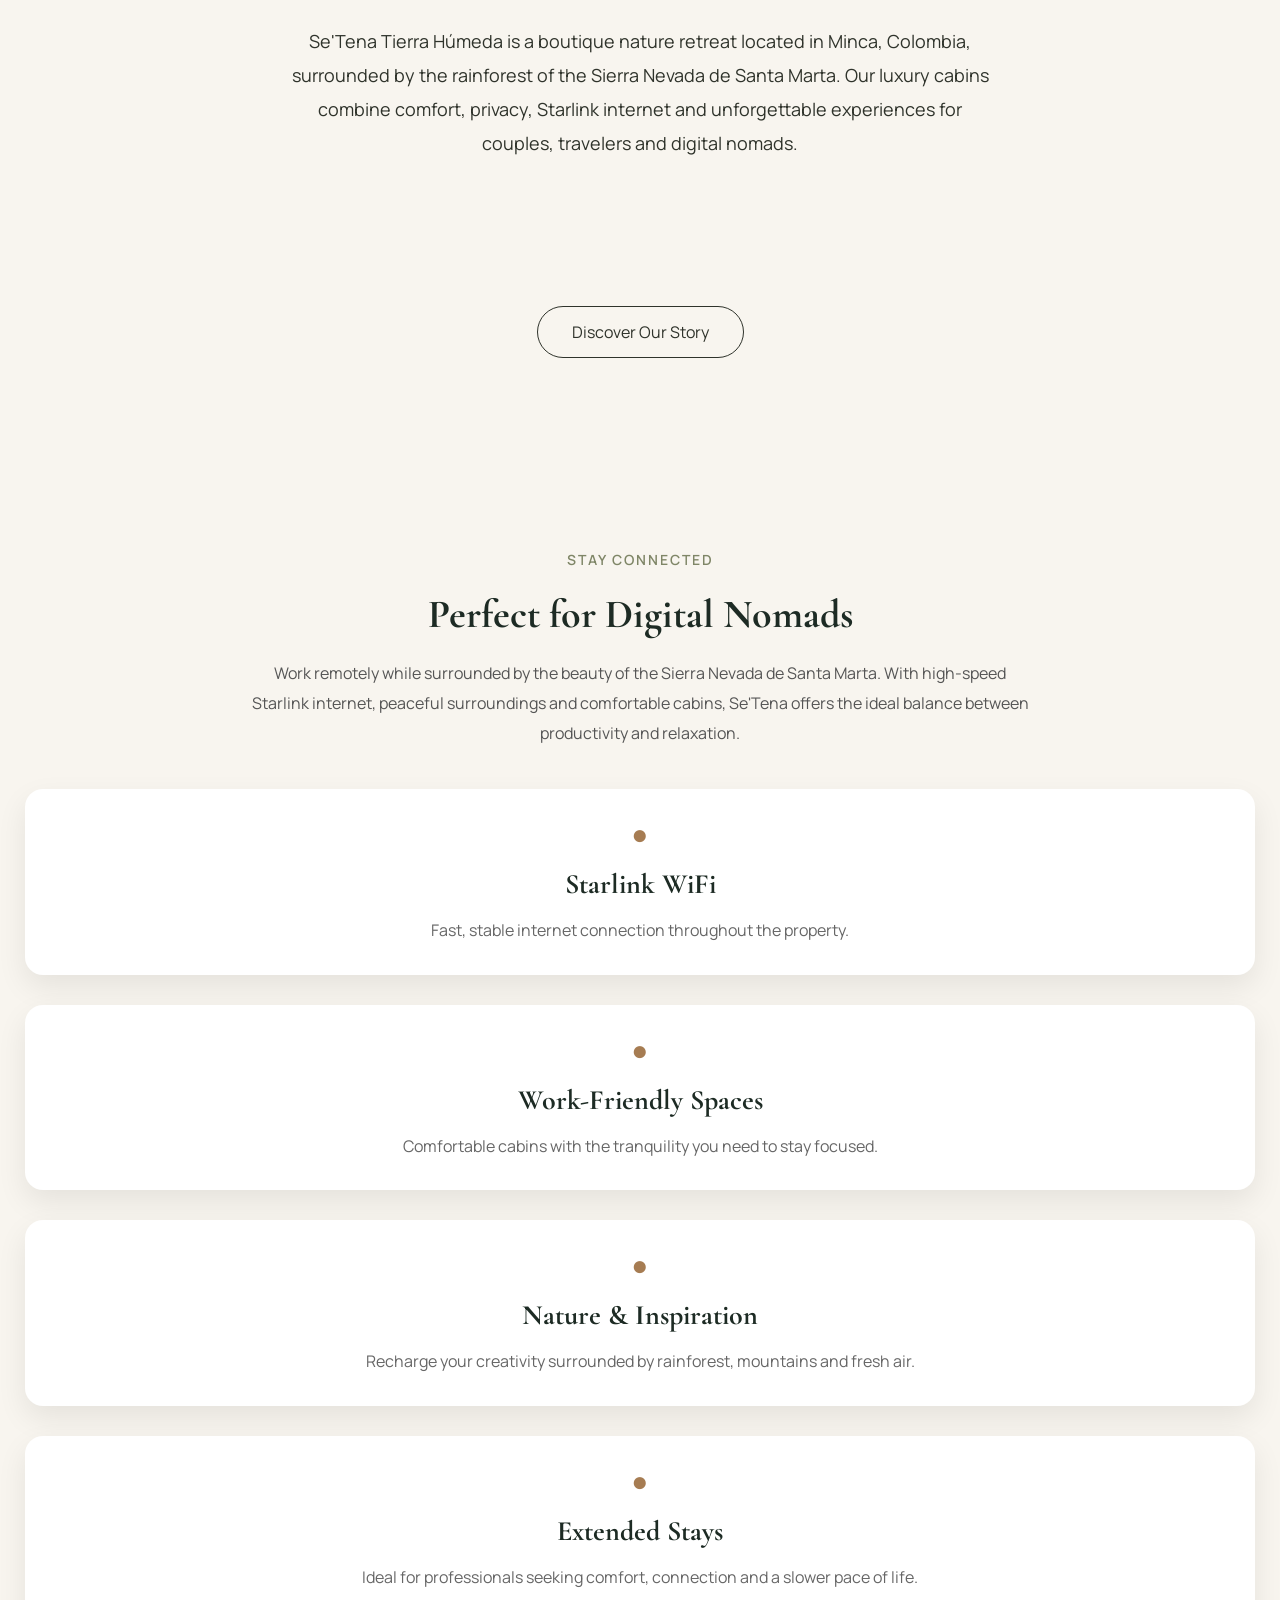
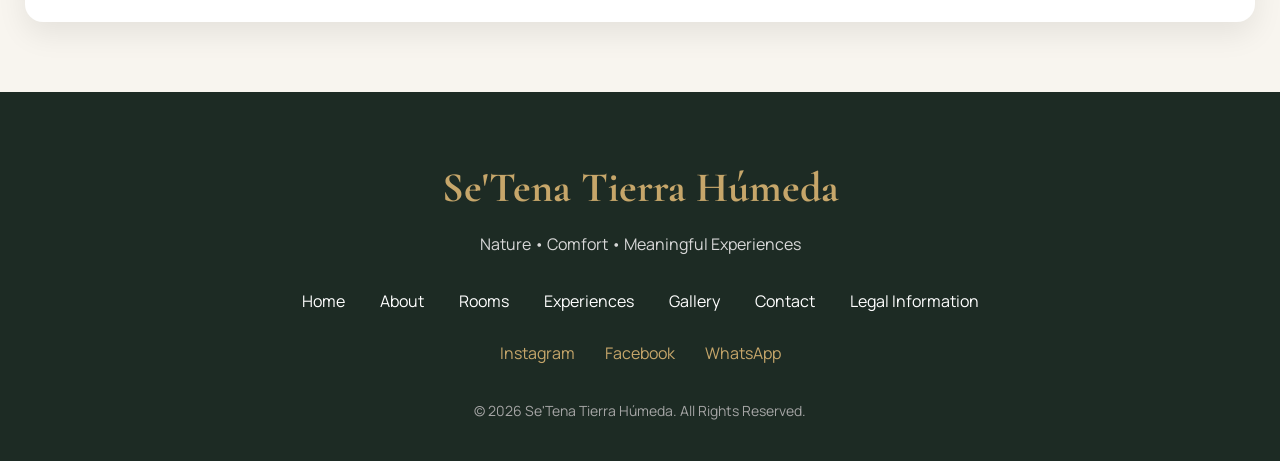
==== commit 26703b87: "Wrap Legal link in list item" ====
--- a/index.html
+++ b/index.html
@@ -94,7 +94,7 @@
             <li><a href="index.html">Home</a></li>
             <li><a href="about.html">About Us</a></li>
             <li><a href="rooms.html">Rooms</a></li>
-            <a href="legal.html">Legal Information</a>
+          <li><a href="legal.html">Legal</a></li>
             <li><a href="experiences.html">Experiences</a></li>
             <li><a href="gallery.html">Gallery</a></li>
             <li><a href="contact.html">Contact</a></li>
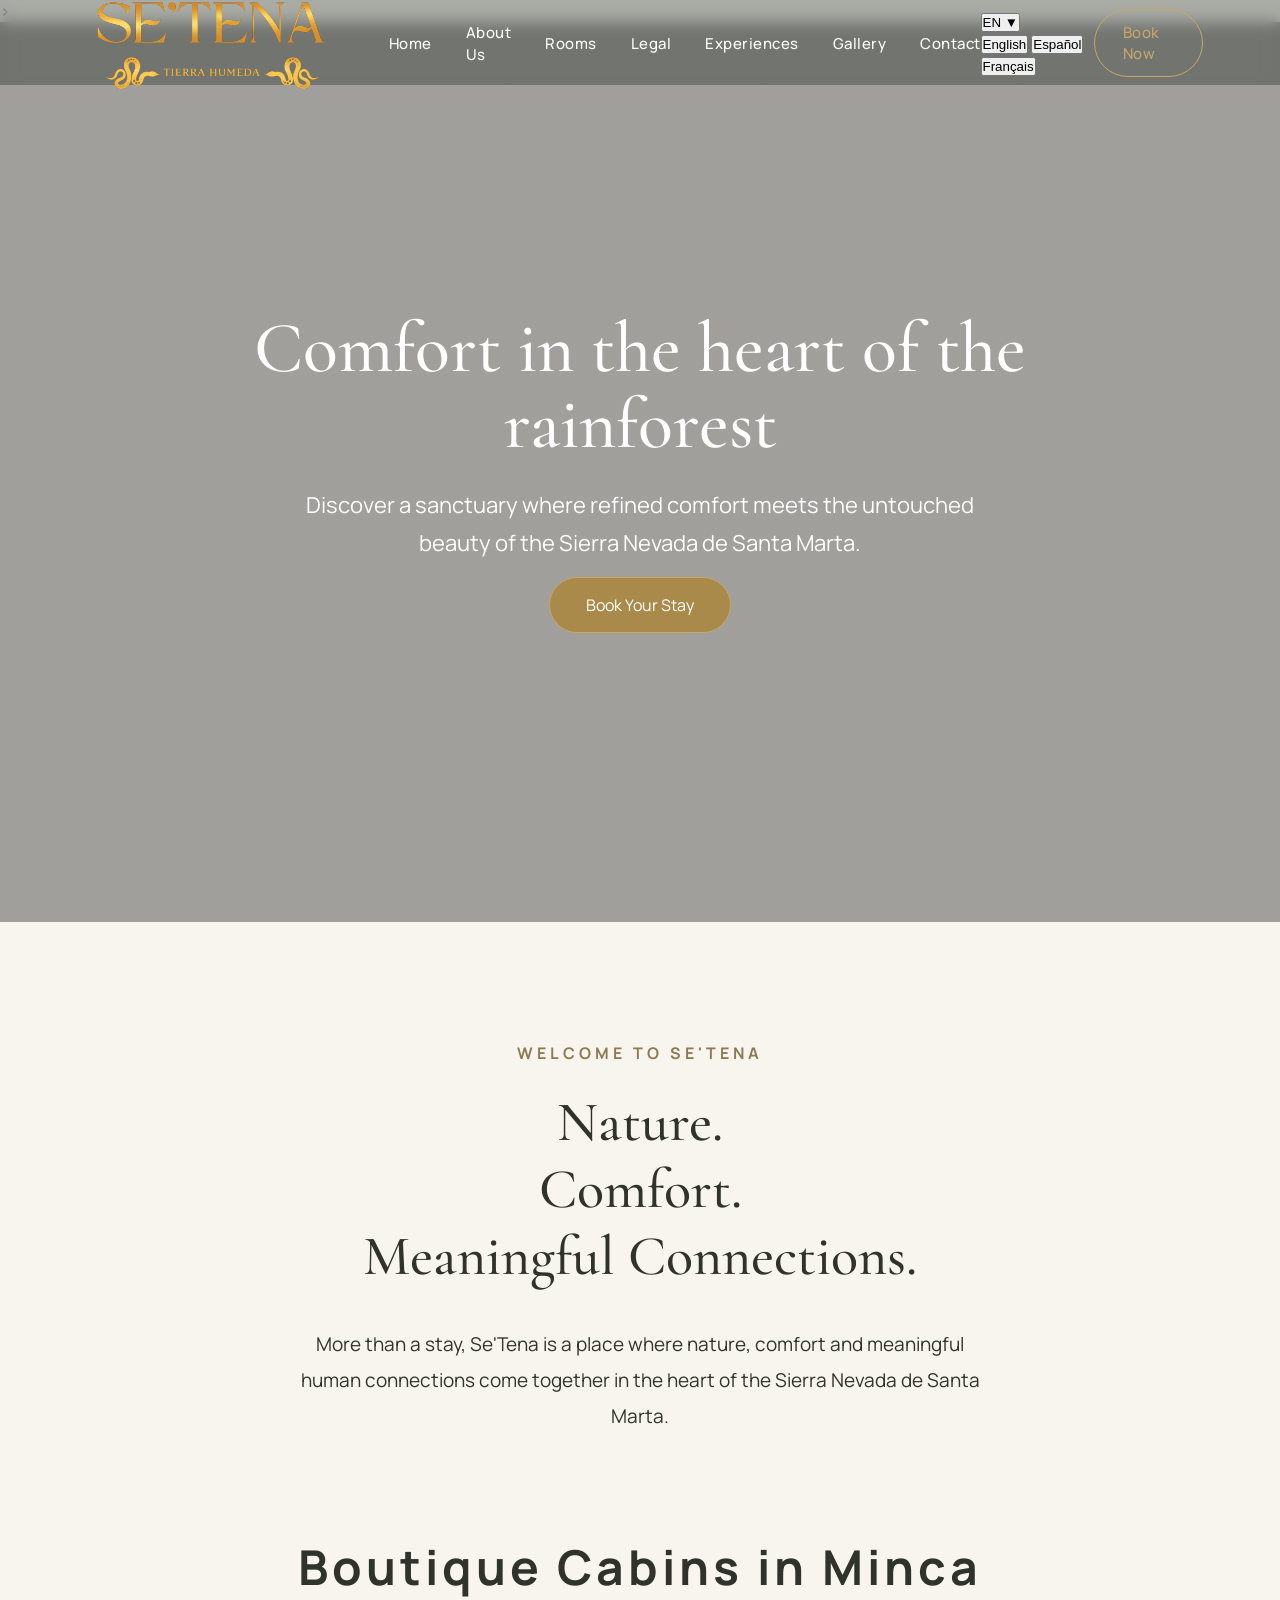
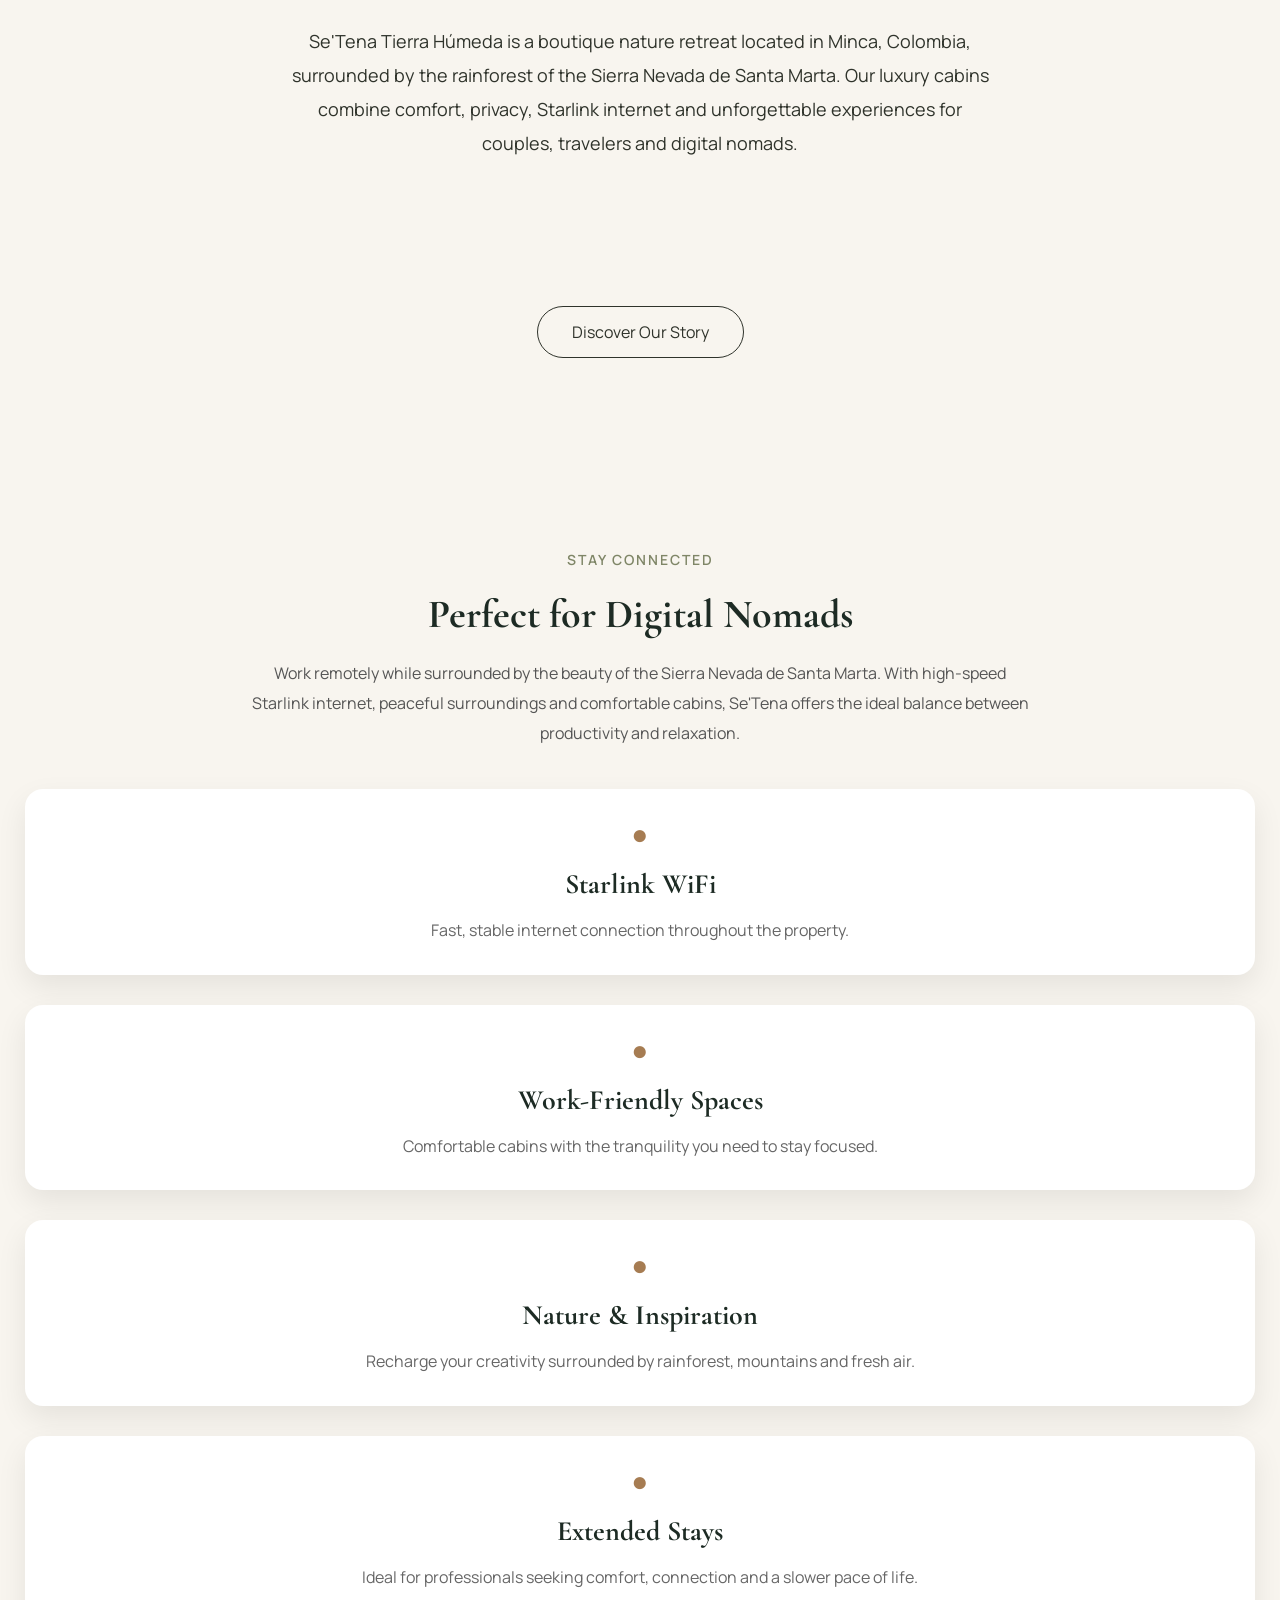
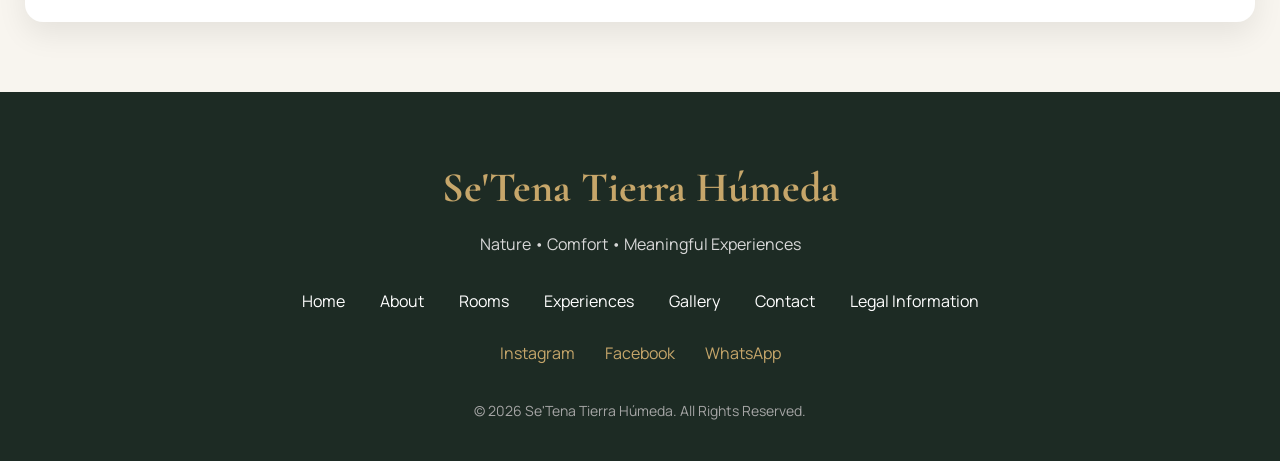
==== commit 63348256: "Implement language selector in navigation Added a language selector and updated the booking link." ====
--- a/index.html
+++ b/index.html
@@ -102,13 +102,40 @@
         </ul>
     </div>
 
-    <div class="nav-right">
-        <a href="https://engine.lobbypms.com/setena-tierra-humeda"
-           class="book-btn"
-           target="_blank">
-            Book Now
-        </a>
-    </div>
+  <div class="nav-right">
+
+    <div class="language-selector">
+
+        <button class="language-btn" id="languageBtn">
+
+            <span id="currentLanguage">EN</span>
+
+            ▼
+
+        </button>
+
+        <div class="language-dropdown" id="languageDropdown">
+
+            <button data-lang="en">English</button>
+
+            <button data-lang="es">Español</button>
+
+            <button data-lang="fr">Français</button>
+
+        </div>
+
+    </div>
+
+    <a href="https://engine.lobbypms.com/setena-tierra-humeda"
+       class="book-btn"
+       target="_blank">
+
+        Book Now
+
+    </a>
+
+</div>
+
  
     </nav>
 
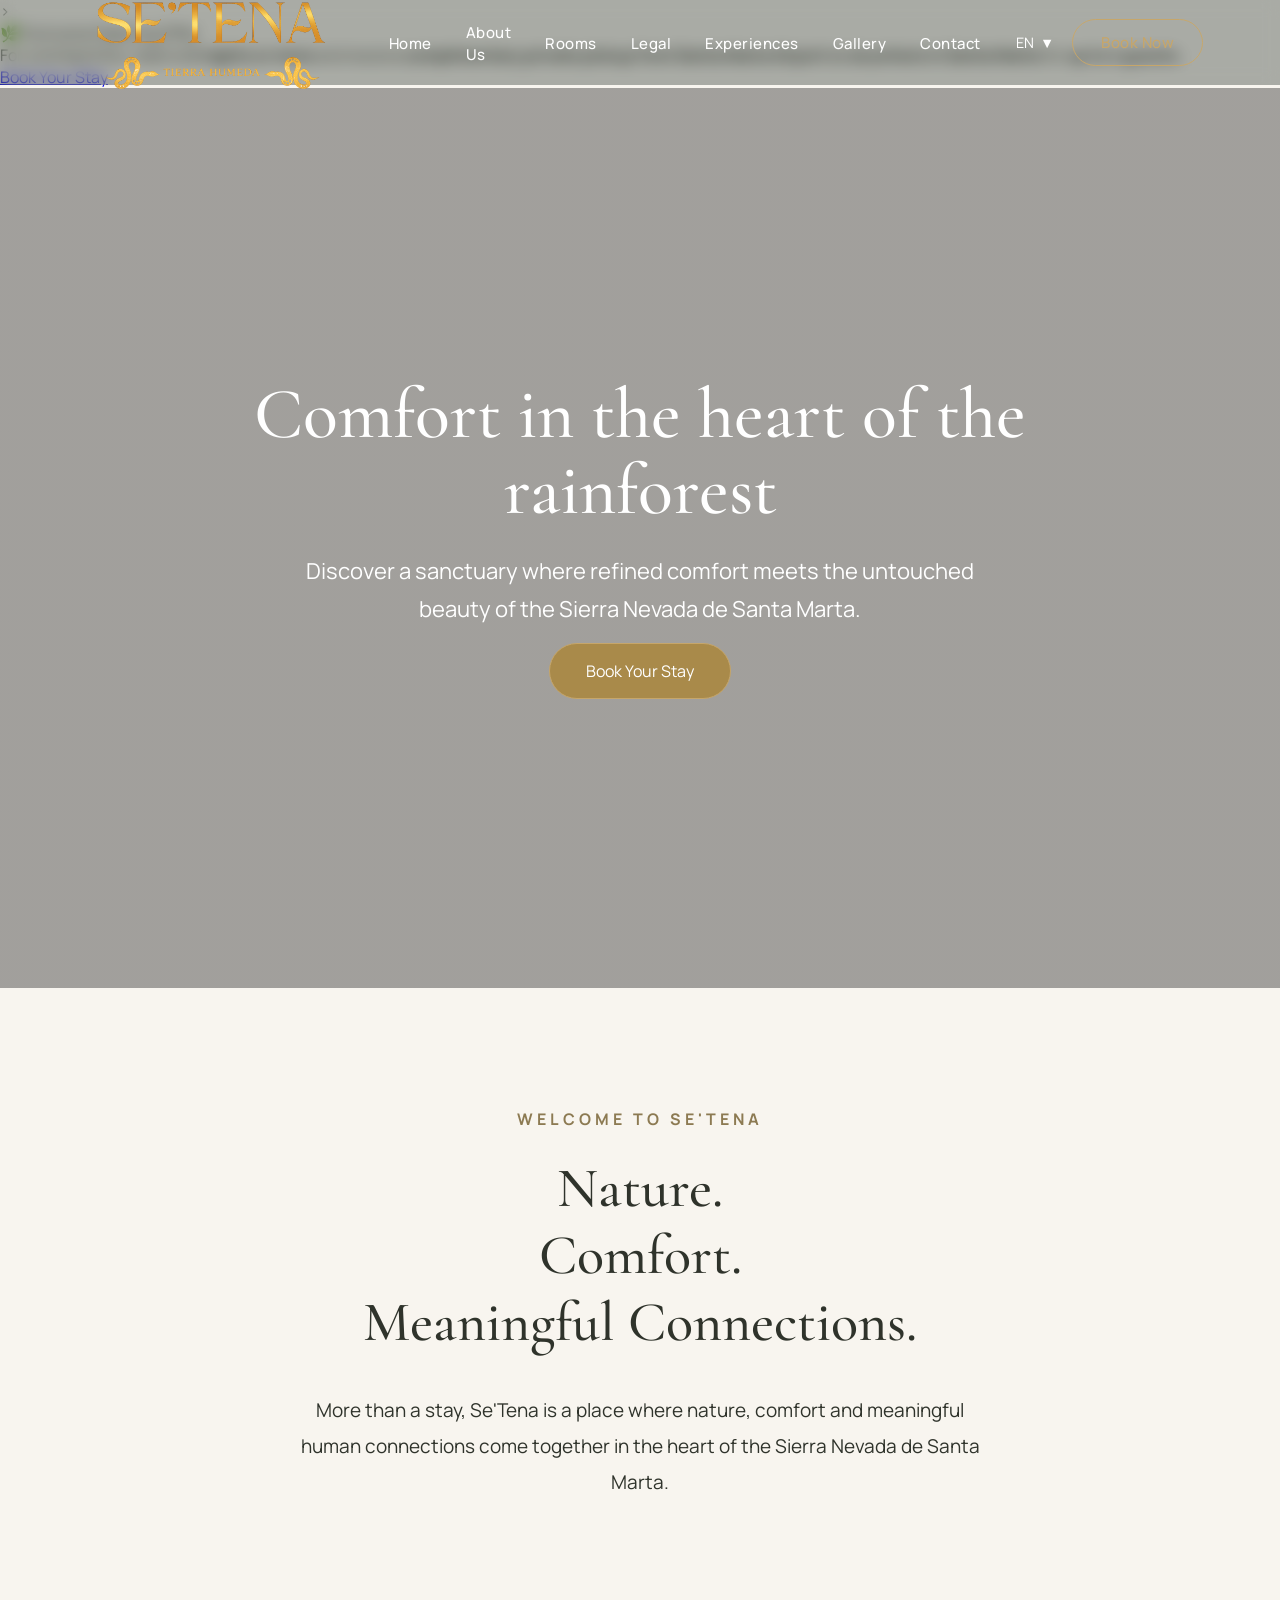
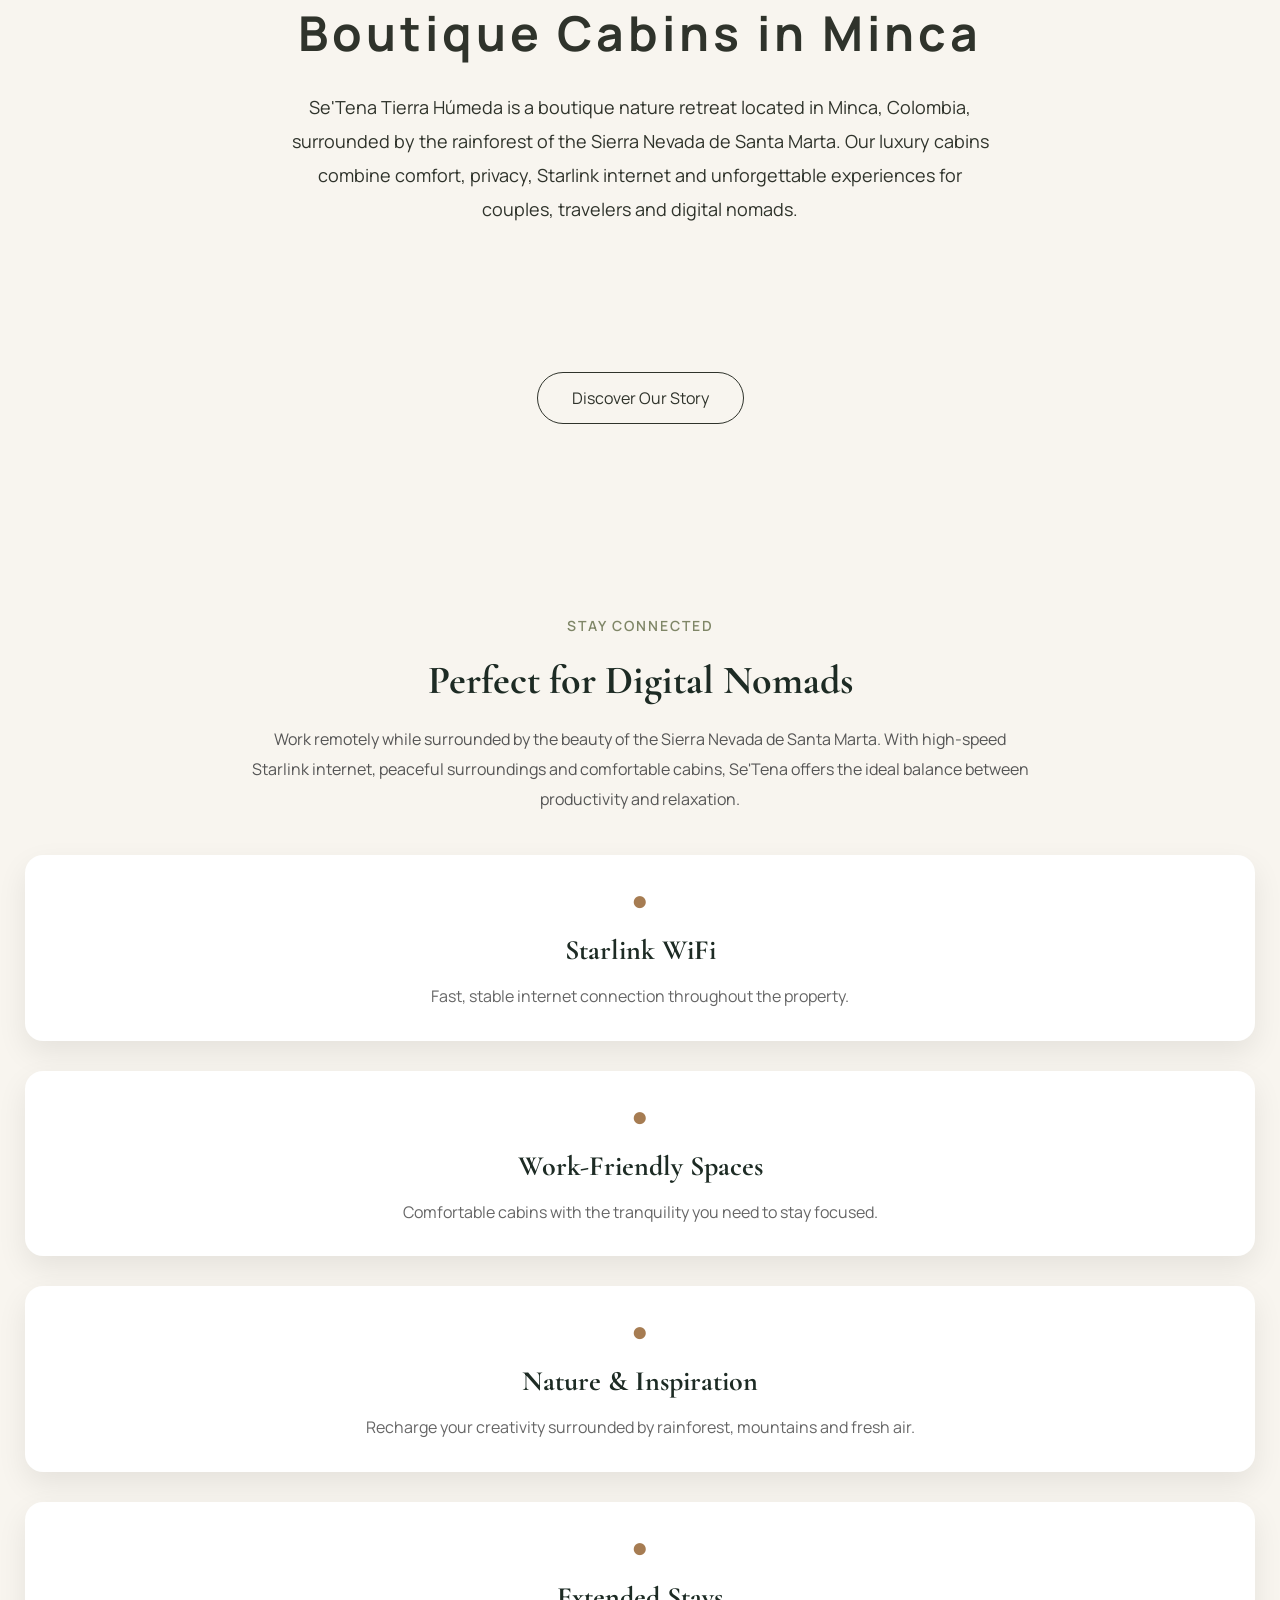
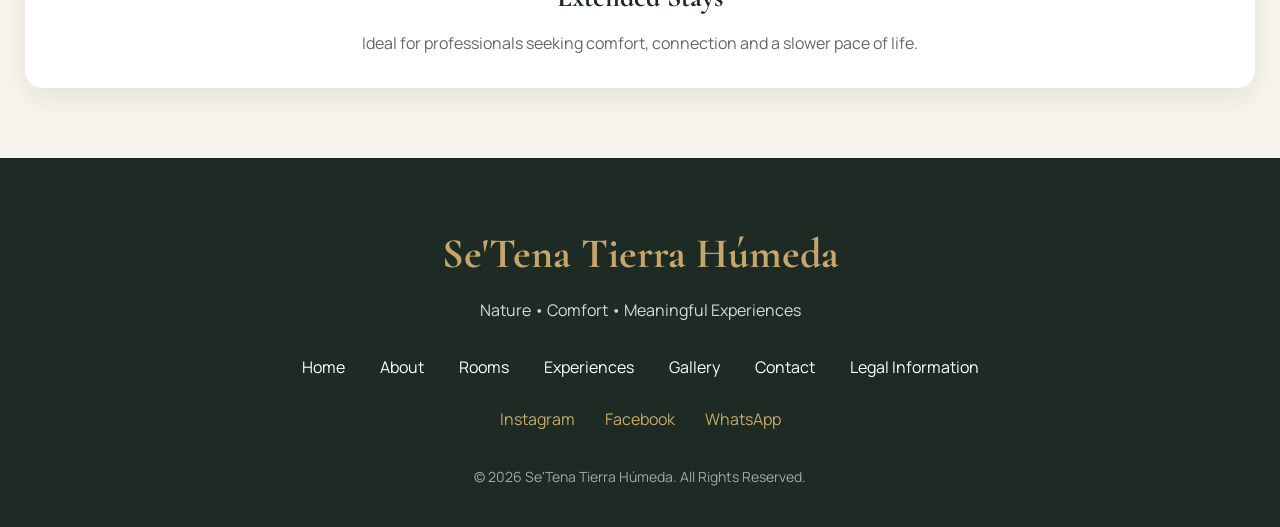
==== commit 6960f1de: "Add opening offer announcement bar to index.html Added an announcement bar for an exclusive opening " ====
--- a/index.html
+++ b/index.html
@@ -76,7 +76,43 @@
     <!-- ==========================
          NAVIGATION
     =========================== -->
-
+<!-- ==========================================
+OPENING OFFER
+========================================== -->
+
+<div class="announcement-bar">
+
+    <div class="announcement-content">
+
+        <div class="announcement-text">
+
+            <span class="announcement-title">
+
+                🌿 Exclusive Opening Offer
+
+            </span>
+
+            <p>
+
+                For a limited time, reserve <strong>2 nights or more</strong> and receive
+                <strong>complimentary private pickup from Santa Marta Airport or anywhere in Santa Marta</strong>
+                for <strong>up to 4 guests.</strong>
+
+            </p>
+
+        </div>
+
+        <a href="https://engine.lobbypms.com/setena-tierra-humeda"
+           target="_blank"
+           class="announcement-btn">
+
+            Book Your Stay
+
+        </a>
+
+    </div>
+
+</div>
     <nav>
 
 
--- a/css/navbar.css
+++ b/css/navbar.css
@@ -120,3 +120,112 @@
     cursor:pointer;
 
 }
+/* ==========================================
+LANGUAGE SELECTOR
+========================================== */
+
+.nav-right{
+
+    display:flex;
+
+    align-items:center;
+
+    gap:18px;
+
+}
+
+.language-selector{
+
+    position:relative;
+
+}
+
+.language-btn{
+
+    background:transparent;
+
+    border:none;
+
+    color:white;
+
+    font-family:'Manrope',sans-serif;
+
+    font-size:.9rem;
+
+    cursor:pointer;
+
+    display:flex;
+
+    align-items:center;
+
+    gap:6px;
+
+    transition:.3s;
+
+}
+
+.language-btn:hover{
+
+    color:#C6A15B;
+
+}
+
+.language-dropdown{
+
+    position:absolute;
+
+    top:35px;
+
+    right:0;
+
+    width:160px;
+
+    background:white;
+
+    border-radius:12px;
+
+    box-shadow:0 15px 35px rgba(0,0,0,.15);
+
+    overflow:hidden;
+
+    display:none;
+
+    z-index:9999;
+
+}
+
+.language-dropdown.show{
+
+    display:block;
+
+}
+
+.language-dropdown button{
+
+    width:100%;
+
+    border:none;
+
+    background:white;
+
+    padding:14px 18px;
+
+    text-align:left;
+
+    cursor:pointer;
+
+    color:#1E352C;
+
+    font-family:'Manrope',sans-serif;
+
+    transition:.25s;
+
+}
+
+.language-dropdown button:hover{
+
+    background:#F7F5F1;
+
+    color:#C6A15B;
+
+}
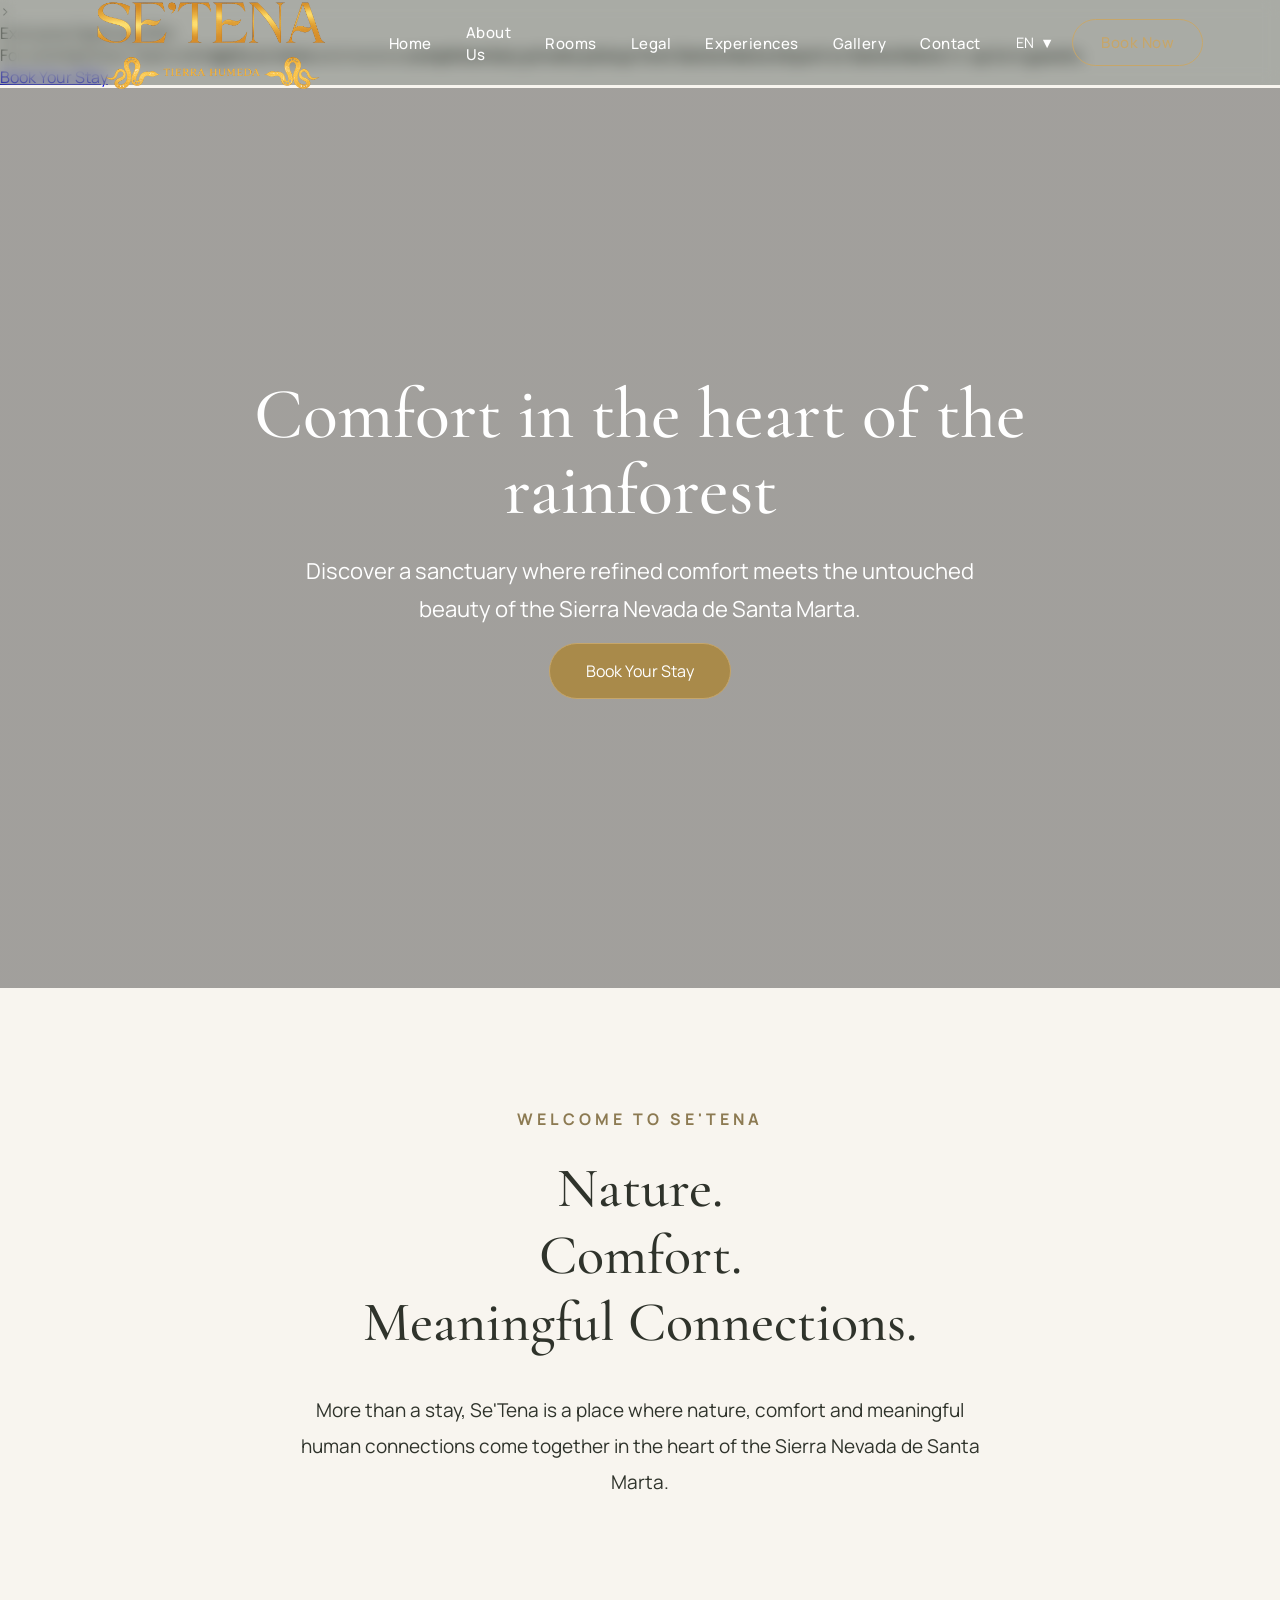
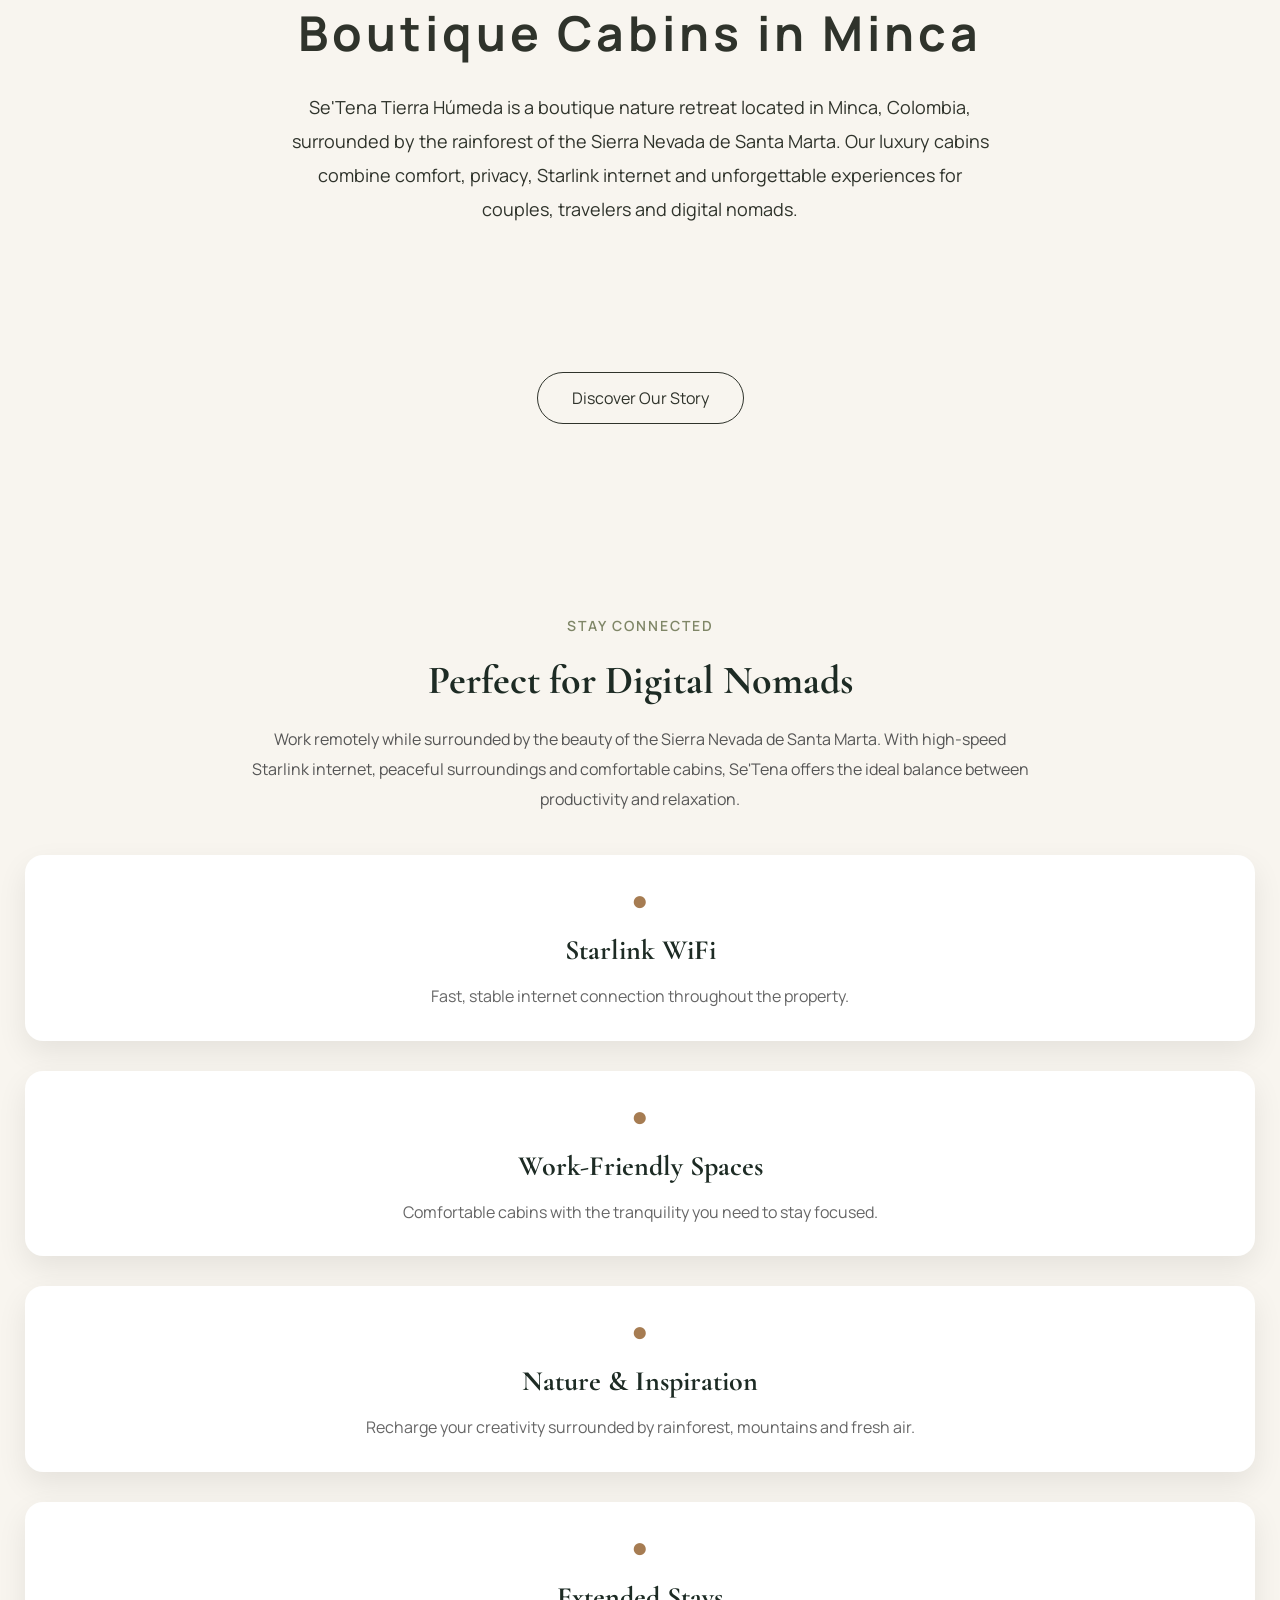
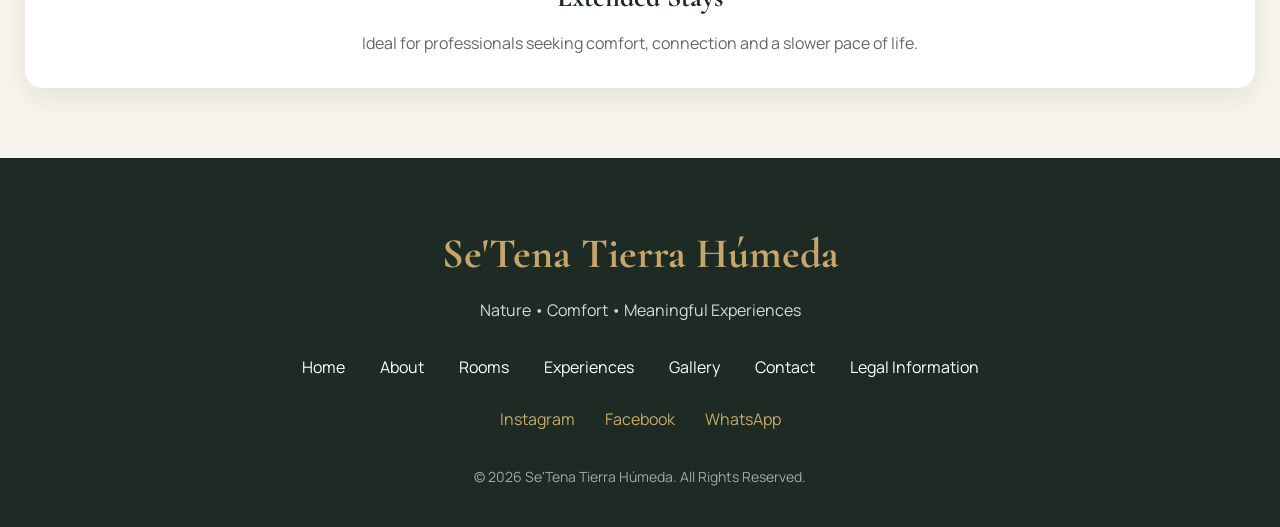
==== commit 05fcf572: "Update announcement text in index.html" ====
--- a/index.html
+++ b/index.html
@@ -88,14 +88,14 @@
 
             <span class="announcement-title">
 
-                🌿 Exclusive Opening Offer
+                 Exclusive Opening Offer
 
             </span>
 
             <p>
 
                 For a limited time, reserve <strong>2 nights or more</strong> and receive
-                <strong>complimentary private pickup from Santa Marta Airport or anywhere in Santa Marta</strong>
+                <strong>complimentary private pickup from Santa Marta Airport or Santa Marta</strong>
                 for <strong>up to 4 guests.</strong>
 
             </p>
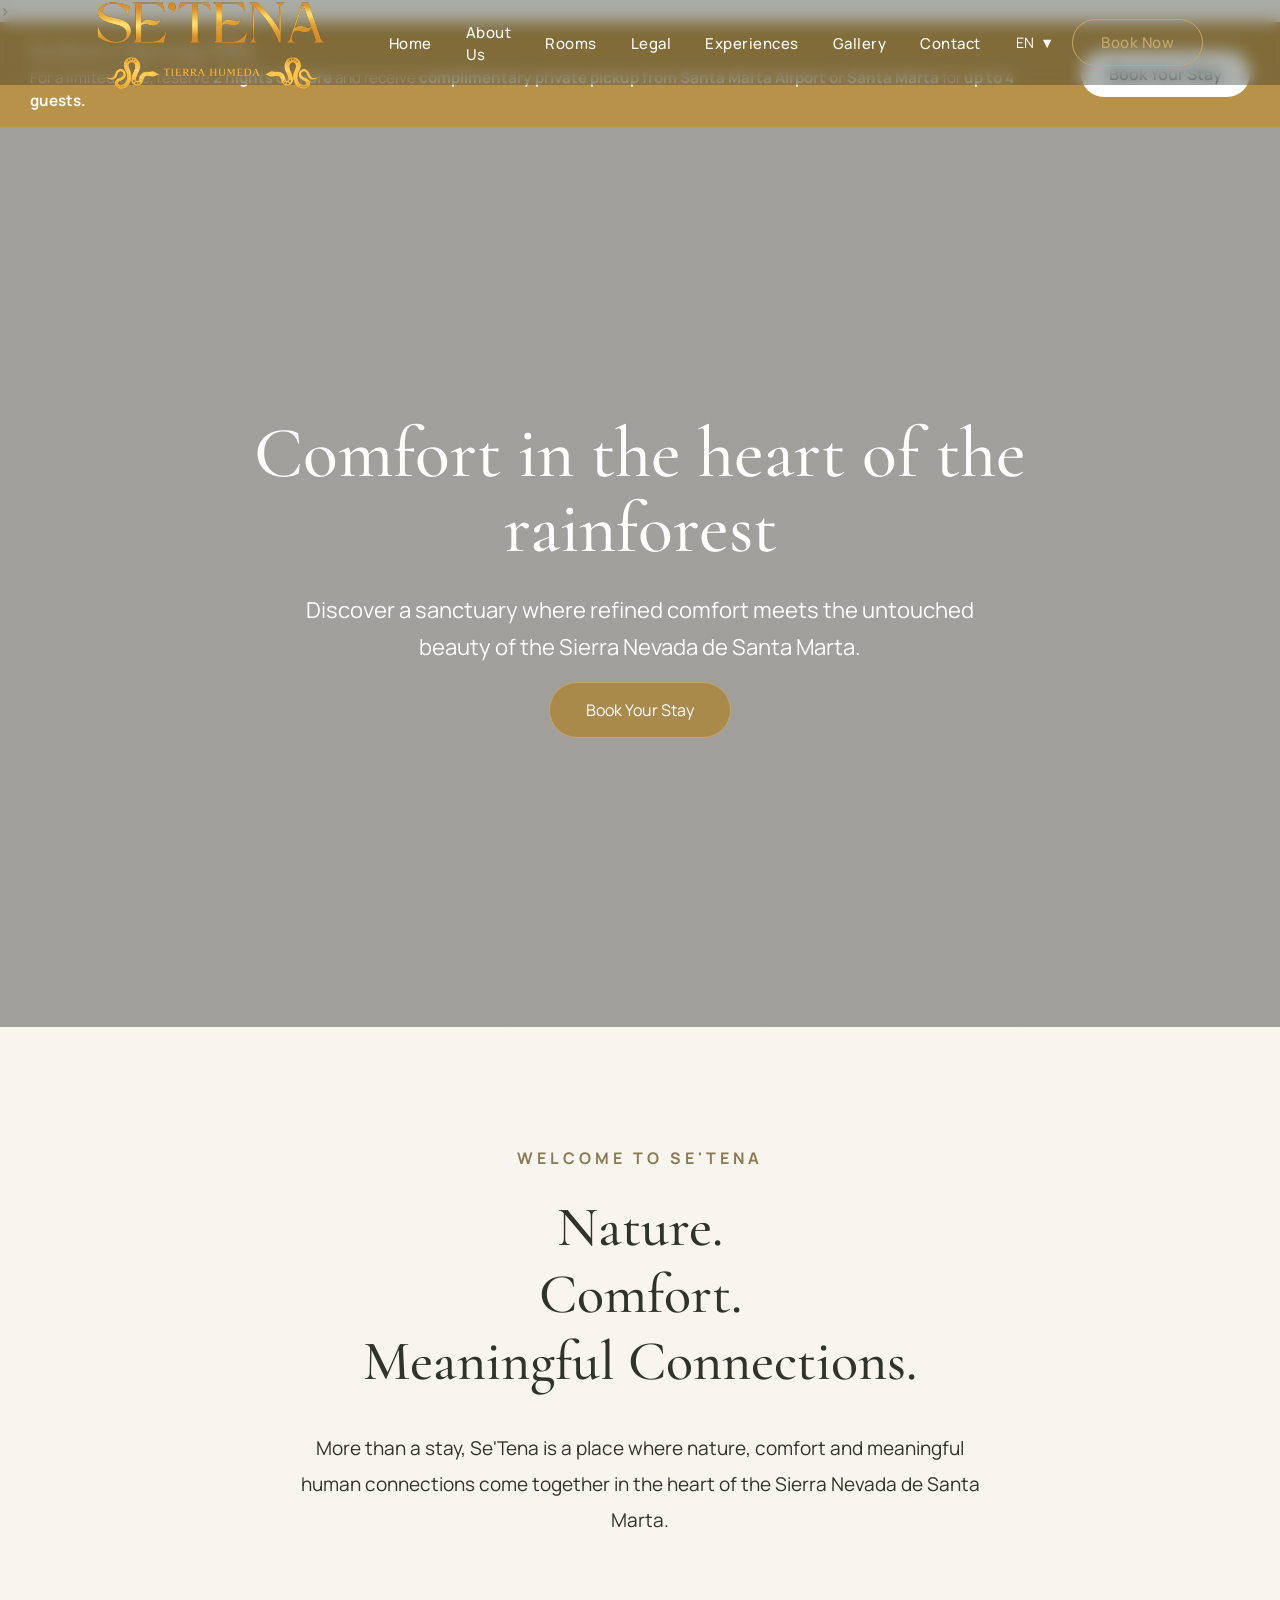
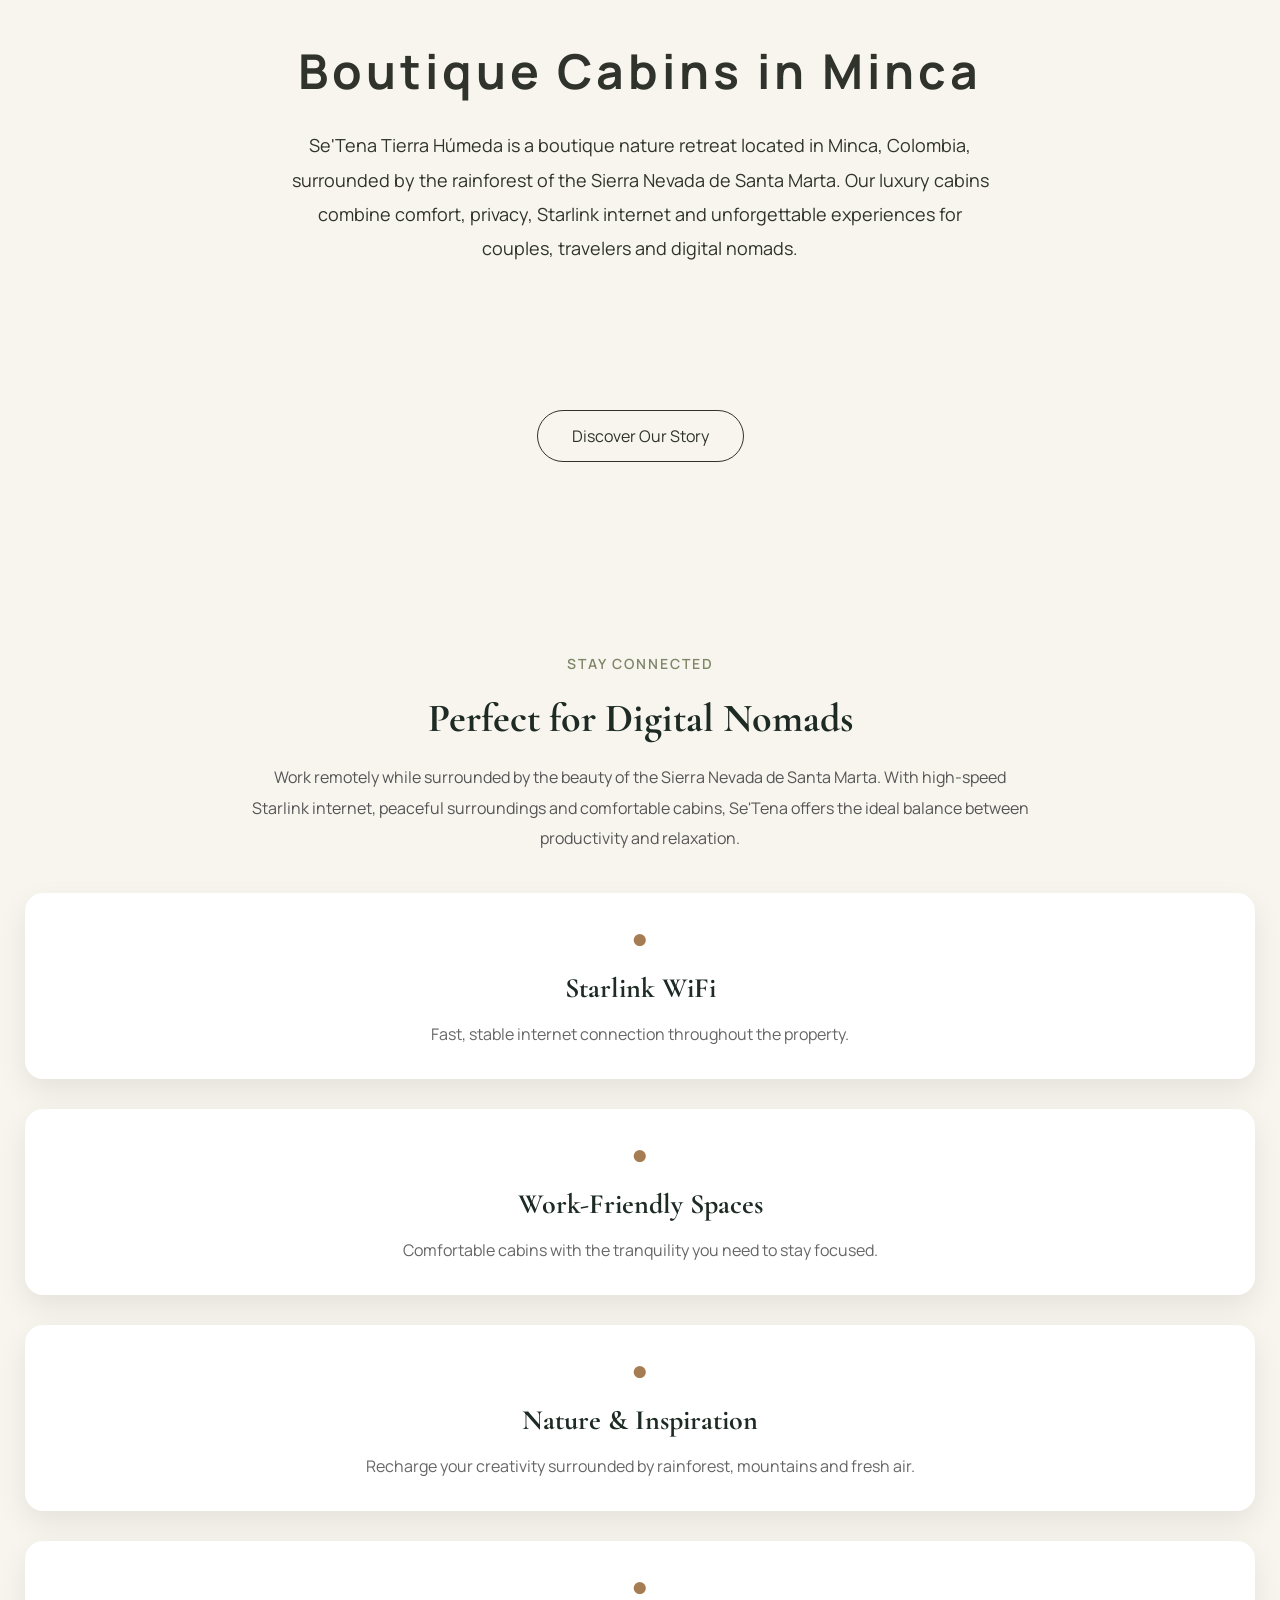
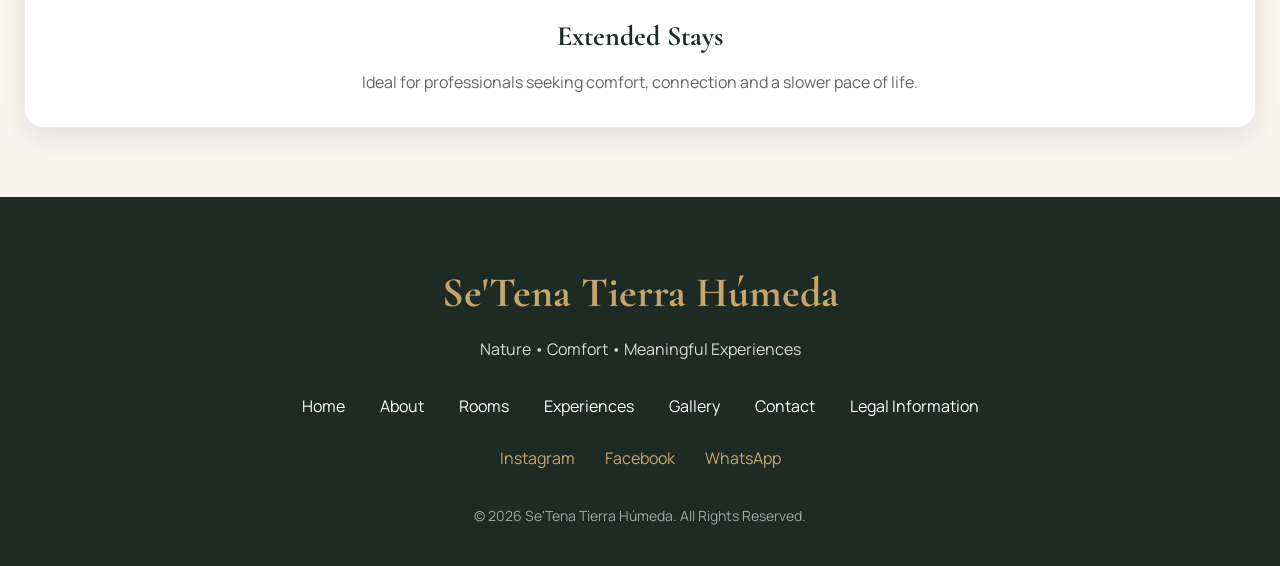
==== commit 2b1a6429: "Move navigation comment to appropriate section Reorganize comments for better structure in HTML." ====
--- a/index.html
+++ b/index.html
@@ -73,9 +73,7 @@
 
 <body>
 
-    <!-- ==========================
-         NAVIGATION
-    =========================== -->
+
 <!-- ==========================================
 OPENING OFFER
 ========================================== -->
@@ -113,6 +111,9 @@
     </div>
 
 </div>
+        <!-- ==========================
+         NAVIGATION
+    =========================== -->
     <nav>
 
 
--- a/css/navbar.css
+++ b/css/navbar.css
@@ -229,3 +229,132 @@
     color:#C6A15B;
 
 }
+/* ==========================================
+OPENING OFFER BAR
+========================================== */
+
+.announcement-bar{
+
+    width:100%;
+
+    background:#B89249;
+
+    color:#fff;
+
+    padding:14px 30px;
+
+    position:relative;
+
+    z-index:9999;
+
+}
+
+.announcement-content{
+
+    max-width:1400px;
+
+    margin:0 auto;
+
+    display:flex;
+
+    justify-content:space-between;
+
+    align-items:center;
+
+    gap:30px;
+
+}
+
+.announcement-text{
+
+    display:flex;
+
+    flex-direction:column;
+
+    gap:4px;
+
+}
+
+.announcement-title{
+
+    font-family:'Cormorant Garamond',serif;
+
+    font-size:1.4rem;
+
+    font-weight:600;
+
+    letter-spacing:.5px;
+
+}
+
+.announcement-text p{
+
+    margin:0;
+
+    font-size:.95rem;
+
+    line-height:1.5;
+
+    color:rgba(255,255,255,.95);
+
+}
+
+.announcement-btn{
+
+    display:inline-flex;
+
+    align-items:center;
+
+    justify-content:center;
+
+    padding:12px 28px;
+
+    border-radius:40px;
+
+    background:#fff;
+
+    color:#1E352C;
+
+    text-decoration:none;
+
+    font-weight:600;
+
+    transition:.3s;
+
+    white-space:nowrap;
+
+}
+
+.announcement-btn:hover{
+
+    background:#1E352C;
+
+    color:#fff;
+
+}
+
+@media(max-width:900px){
+
+    .announcement-content{
+
+        flex-direction:column;
+
+        text-align:center;
+
+        gap:18px;
+
+    }
+
+    .announcement-title{
+
+        font-size:1.25rem;
+
+    }
+
+    .announcement-text p{
+
+        font-size:.9rem;
+
+    }
+
+}
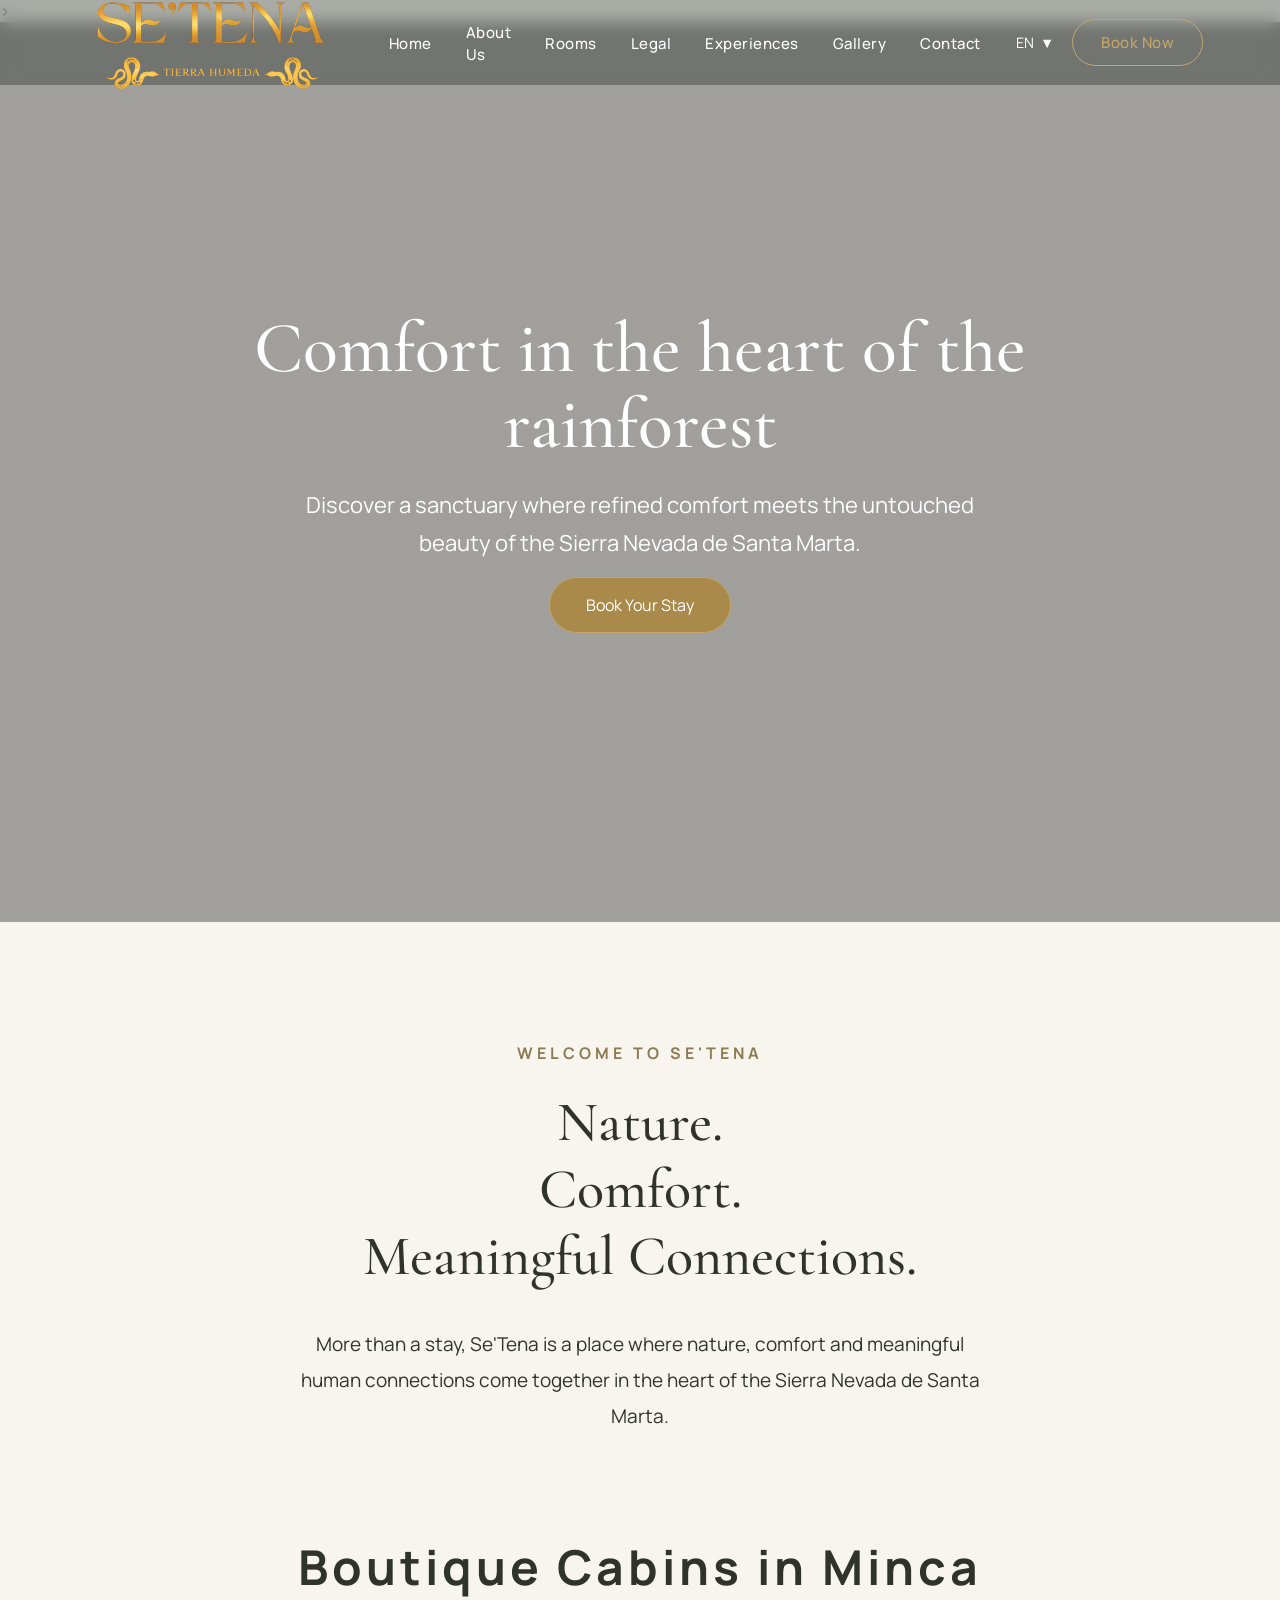
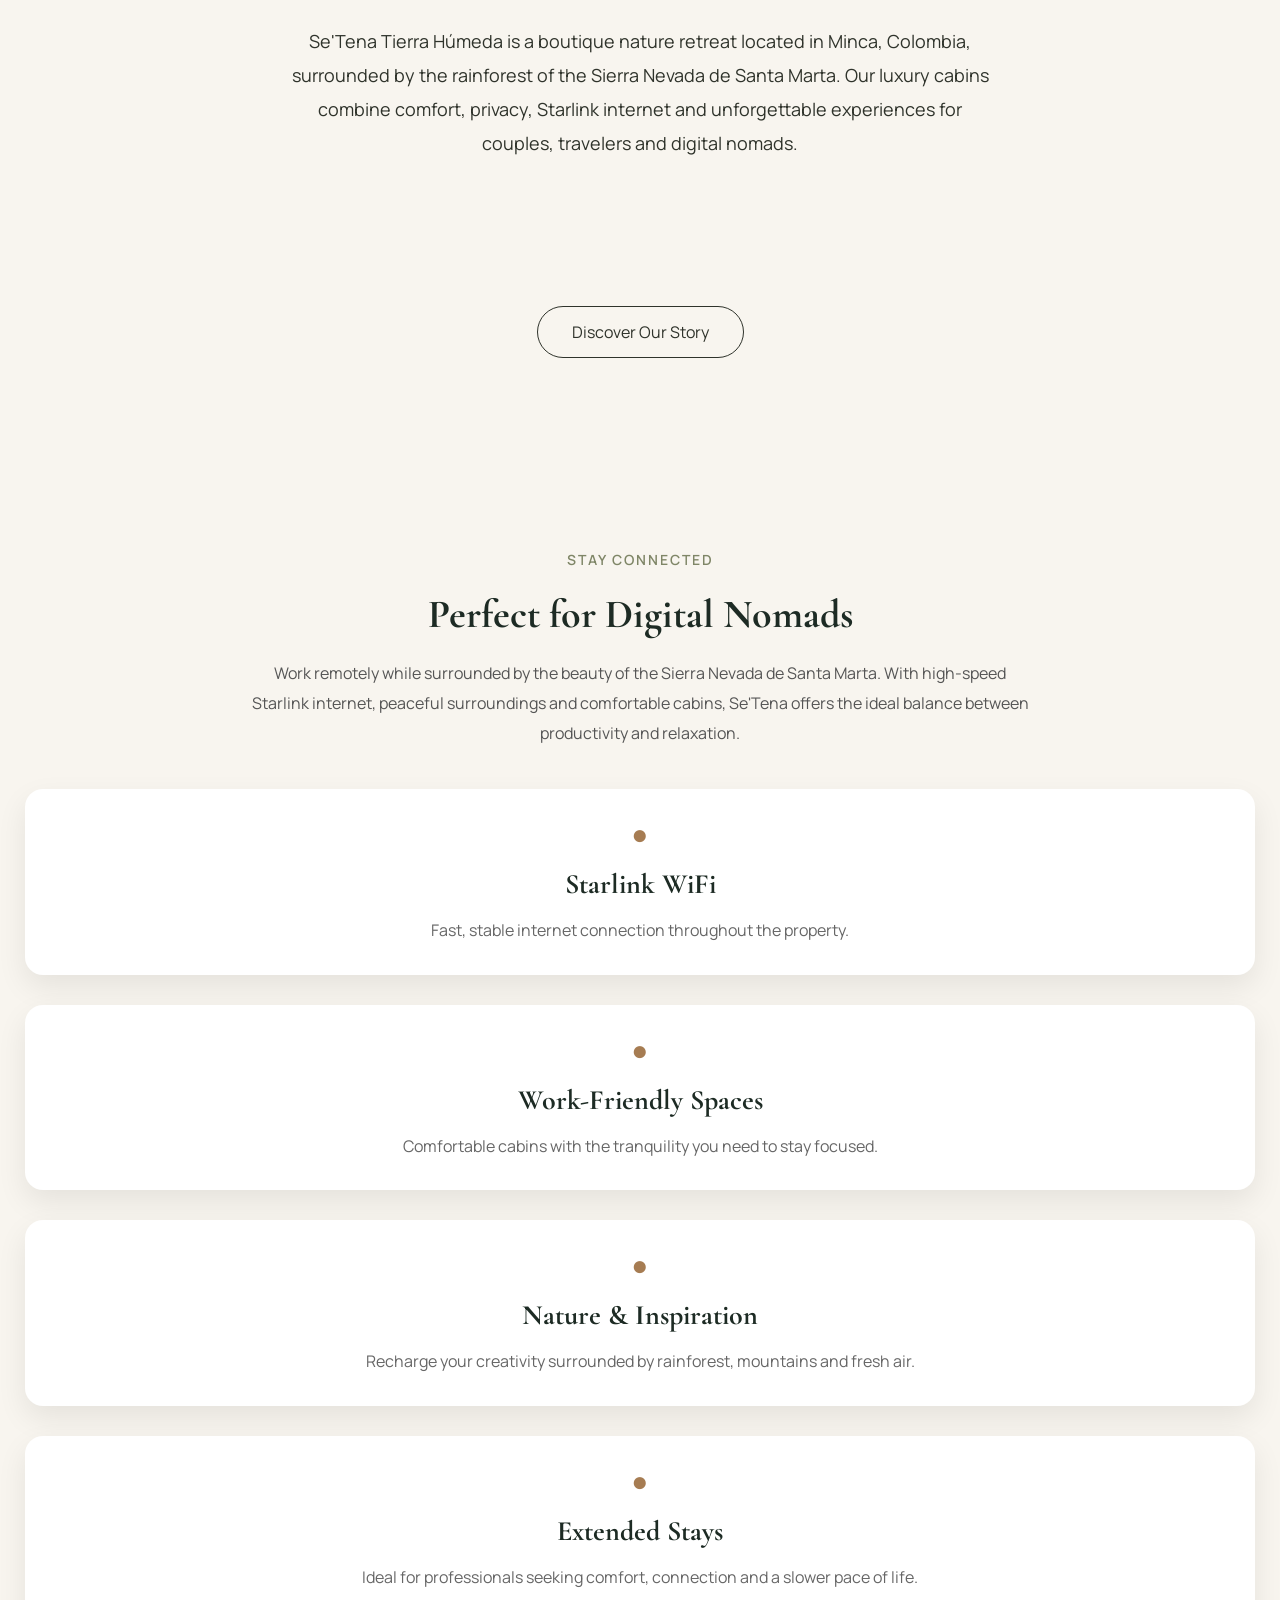
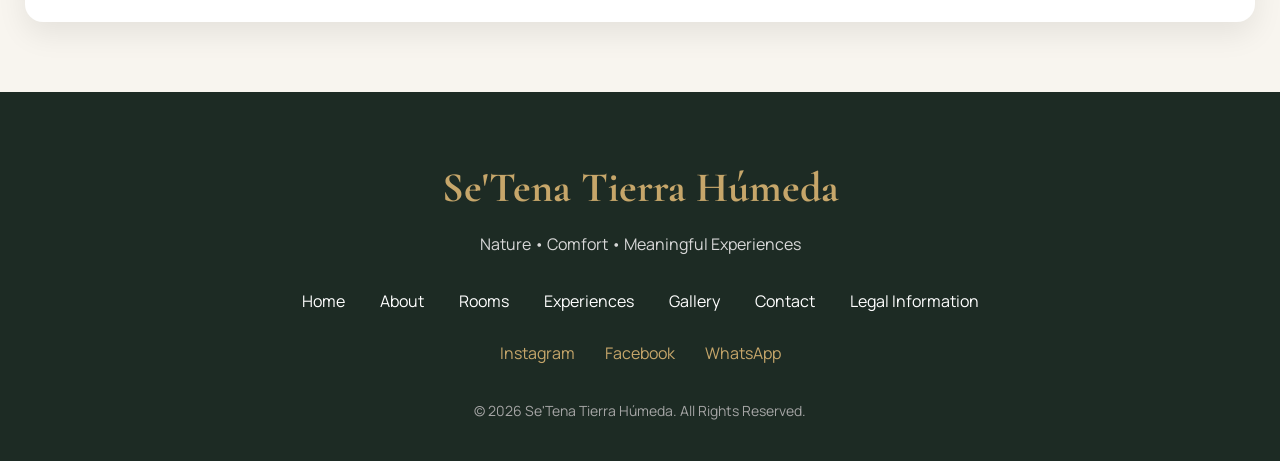
==== commit 8ca3e290: "Remove opening offer announcement from index.html Removed the exclusive opening offer announcement s" ====
--- a/index.html
+++ b/index.html
@@ -73,44 +73,6 @@
 
 <body>
 
-
-<!-- ==========================================
-OPENING OFFER
-========================================== -->
-
-<div class="announcement-bar">
-
-    <div class="announcement-content">
-
-        <div class="announcement-text">
-
-            <span class="announcement-title">
-
-                 Exclusive Opening Offer
-
-            </span>
-
-            <p>
-
-                For a limited time, reserve <strong>2 nights or more</strong> and receive
-                <strong>complimentary private pickup from Santa Marta Airport or Santa Marta</strong>
-                for <strong>up to 4 guests.</strong>
-
-            </p>
-
-        </div>
-
-        <a href="https://engine.lobbypms.com/setena-tierra-humeda"
-           target="_blank"
-           class="announcement-btn">
-
-            Book Your Stay
-
-        </a>
-
-    </div>
-
-</div>
         <!-- ==========================
          NAVIGATION
     =========================== -->
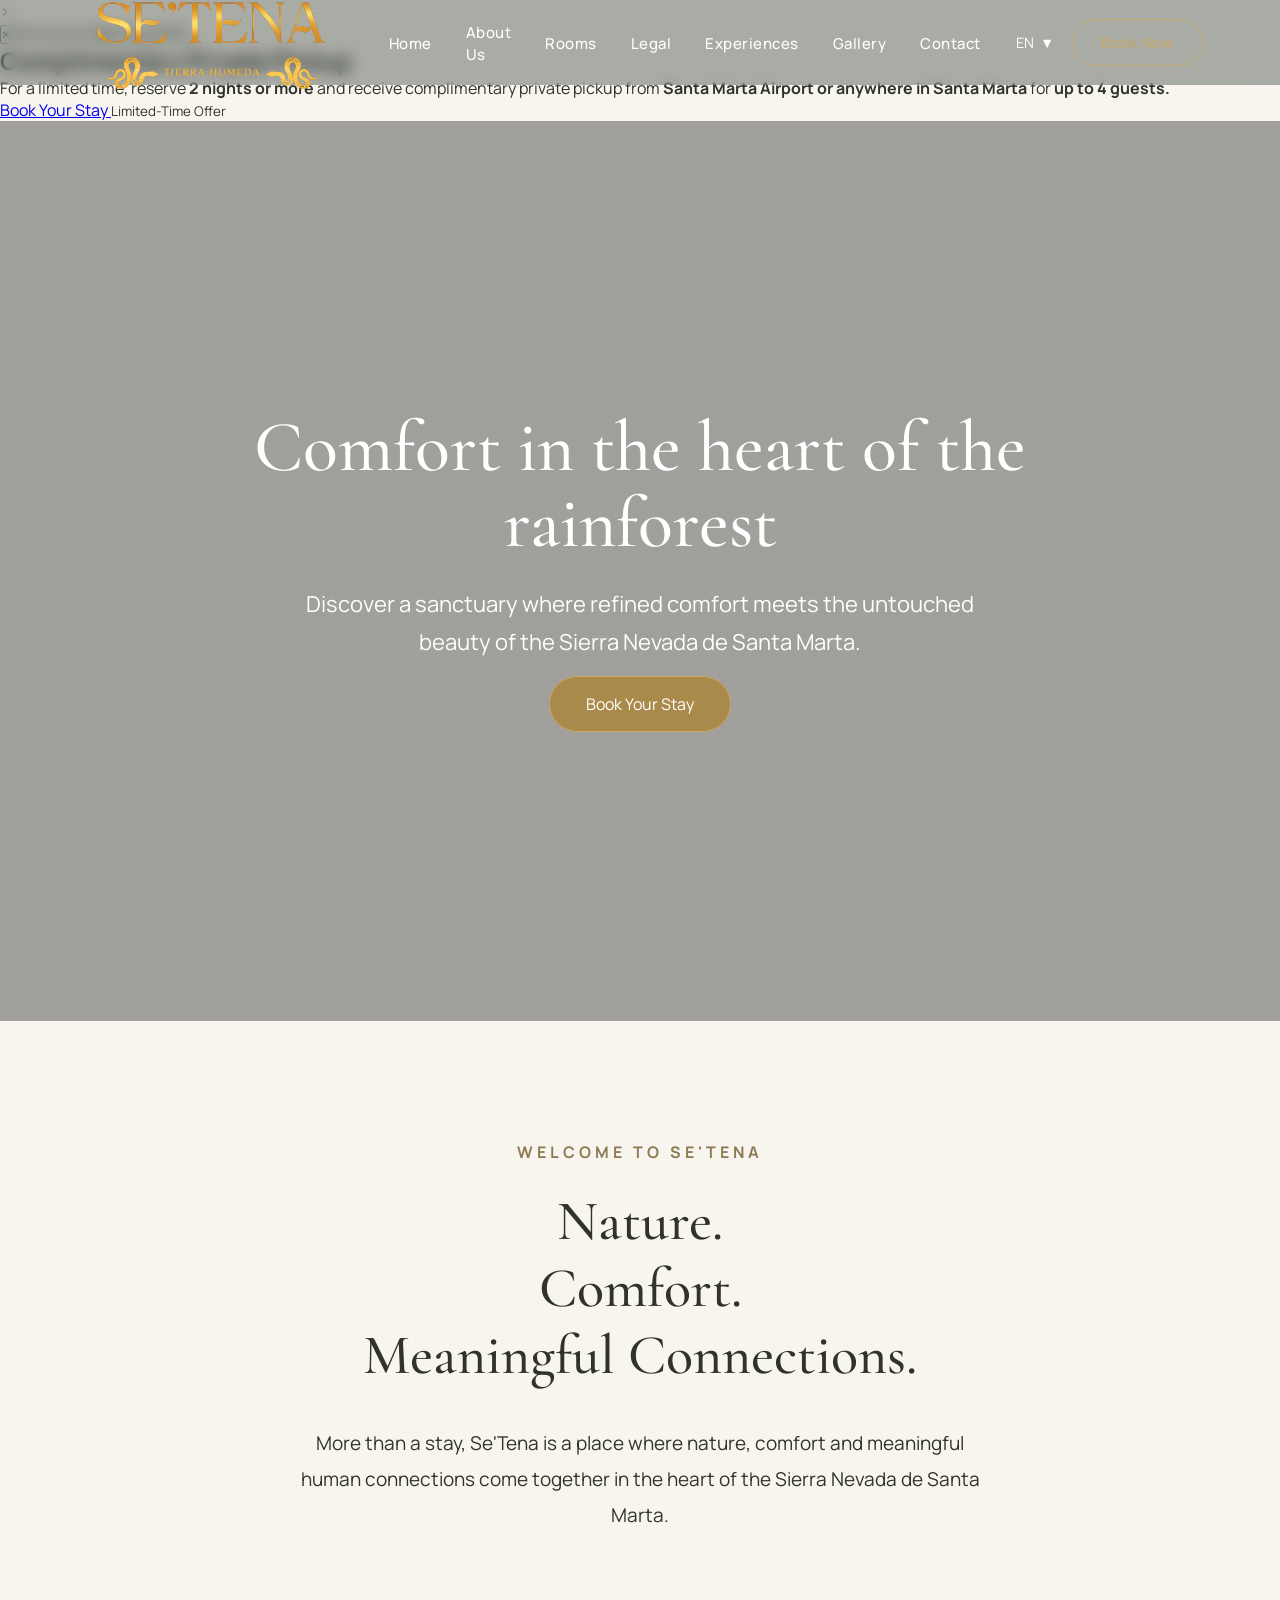
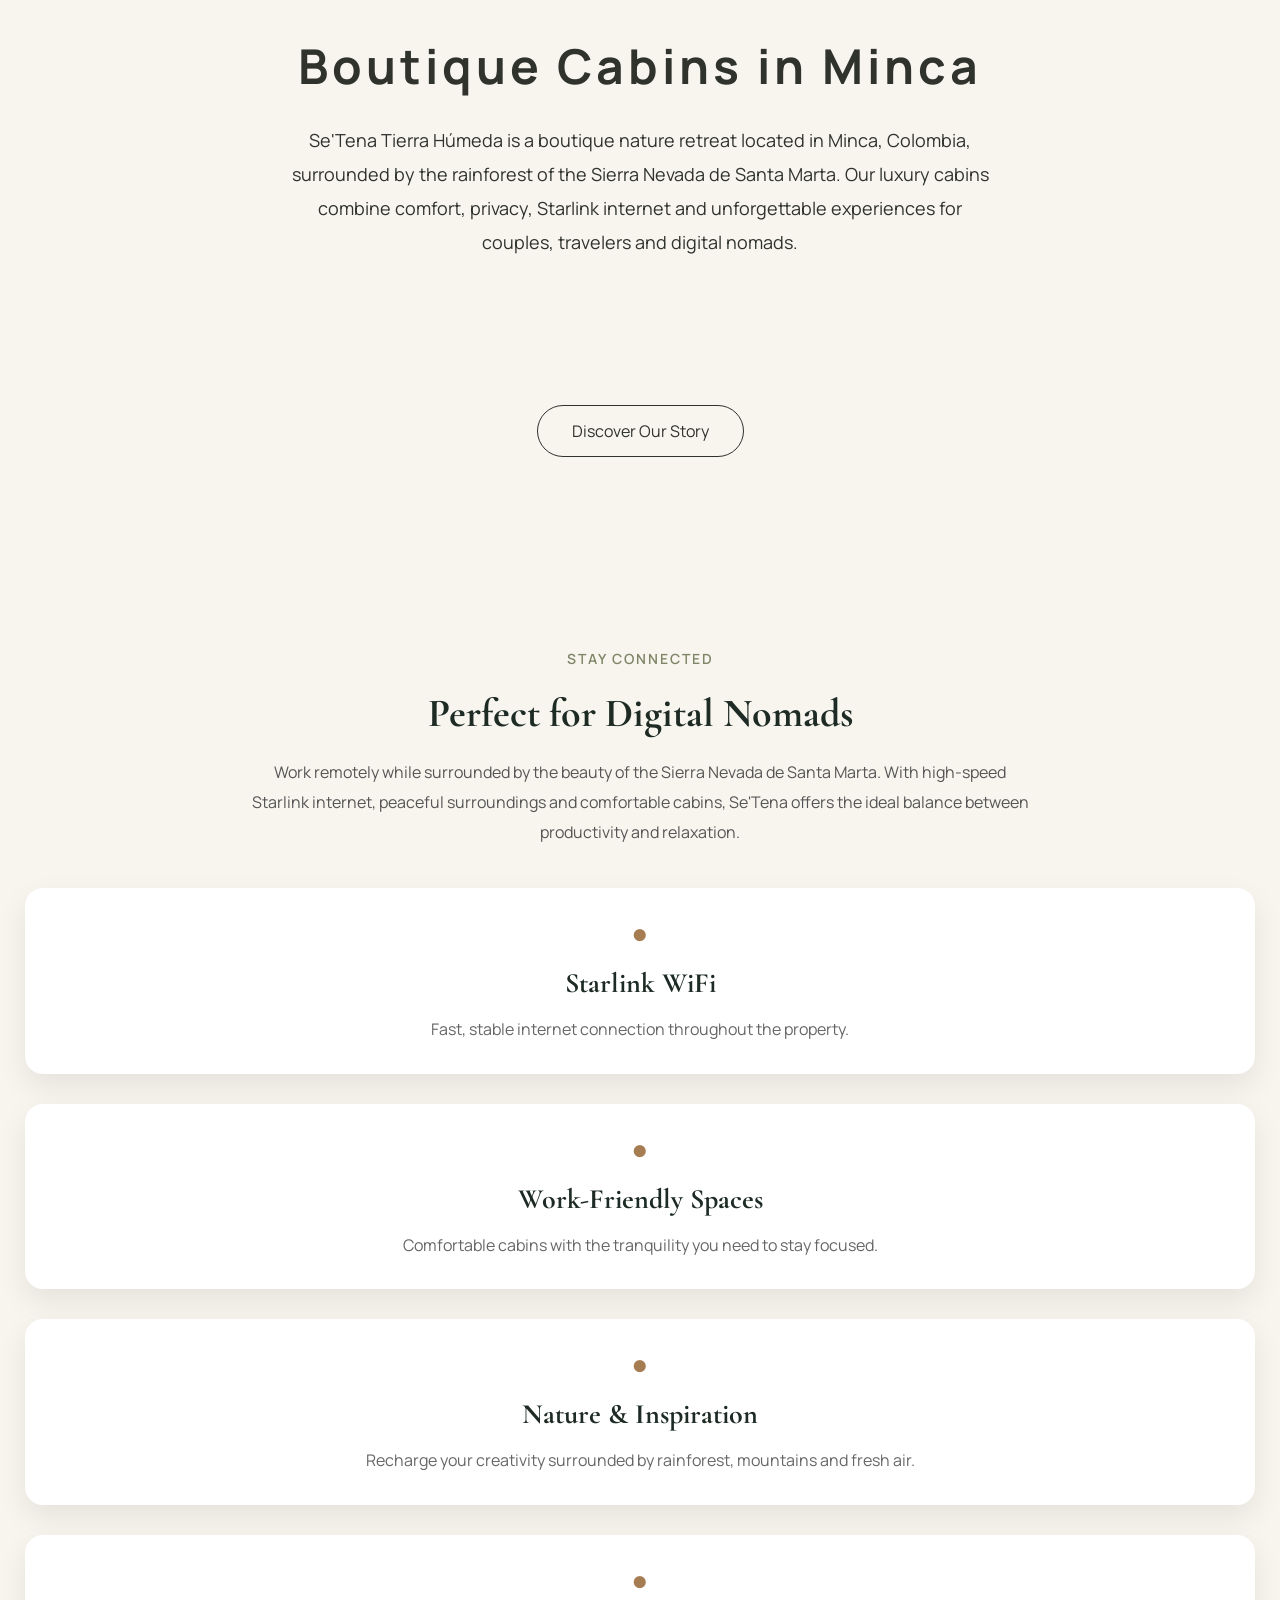
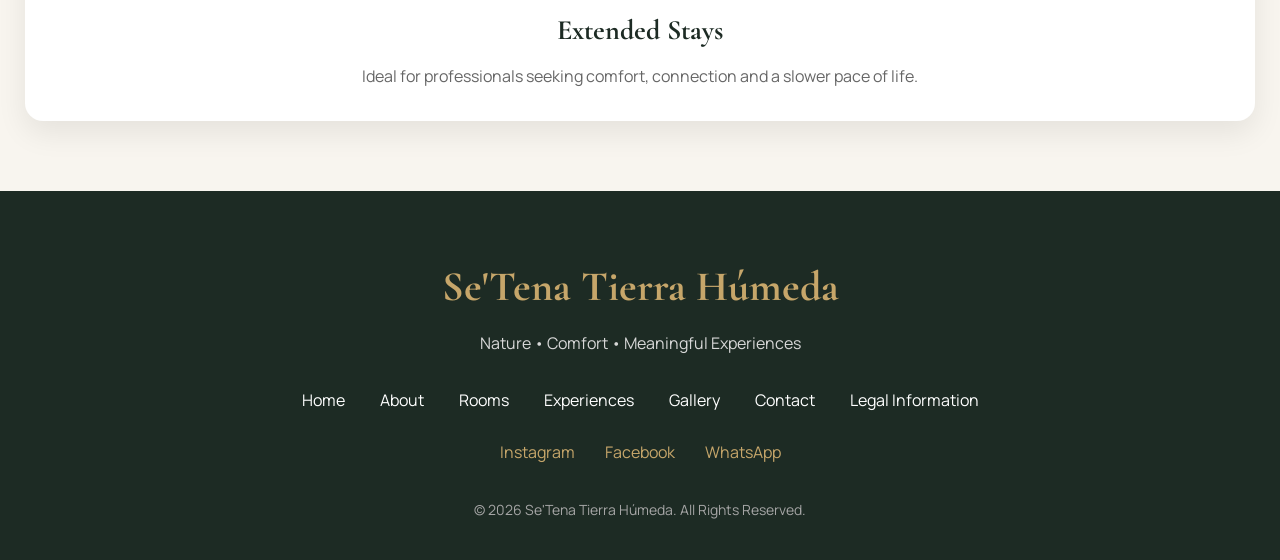
==== commit 6186a240: "Add opening offer popup to index.html Added a popup overlay for an exclusive opening offer with deta" ====
--- a/index.html
+++ b/index.html
@@ -72,7 +72,54 @@
 </head>
 
 <body>
-
+<!-- ==========================================
+OPENING OFFER POPUP
+========================================== -->
+
+<div class="popup-overlay" id="offerPopup">
+
+    <div class="popup-card">
+
+        <button class="popup-close" id="closePopup">&times;</button>
+
+        <span class="popup-badge">
+
+             Exclusive Opening Offer
+
+        </span>
+
+        <h2>
+
+            Complimentary Private Pickup
+
+        </h2>
+
+        <p>
+
+            For a limited time, reserve <strong>2 nights or more</strong>
+            and receive complimentary private pickup from
+            <strong>Santa Marta Airport or anywhere in Santa Marta</strong>
+            for <strong>up to 4 guests.</strong>
+
+        </p>
+
+        <a href="https://engine.lobbypms.com/setena-tierra-humeda"
+           target="_blank"
+           class="popup-btn">
+
+            Book Your Stay
+
+        </a>
+
+        <small>
+
+            Limited-Time Offer
+
+        </small>
+
+    </div>
+
+</div>
         <!-- ==========================
          NAVIGATION
     =========================== -->
--- a/css/navbar.css
+++ b/css/navbar.css
@@ -229,132 +229,3 @@
     color:#C6A15B;
 
 }
-/* ==========================================
-OPENING OFFER BAR
-========================================== */
-
-.announcement-bar{
-
-    width:100%;
-
-    background:#B89249;
-
-    color:#fff;
-
-    padding:14px 30px;
-
-    position:relative;
-
-    z-index:9999;
-
-}
-
-.announcement-content{
-
-    max-width:1400px;
-
-    margin:0 auto;
-
-    display:flex;
-
-    justify-content:space-between;
-
-    align-items:center;
-
-    gap:30px;
-
-}
-
-.announcement-text{
-
-    display:flex;
-
-    flex-direction:column;
-
-    gap:4px;
-
-}
-
-.announcement-title{
-
-    font-family:'Cormorant Garamond',serif;
-
-    font-size:1.4rem;
-
-    font-weight:600;
-
-    letter-spacing:.5px;
-
-}
-
-.announcement-text p{
-
-    margin:0;
-
-    font-size:.95rem;
-
-    line-height:1.5;
-
-    color:rgba(255,255,255,.95);
-
-}
-
-.announcement-btn{
-
-    display:inline-flex;
-
-    align-items:center;
-
-    justify-content:center;
-
-    padding:12px 28px;
-
-    border-radius:40px;
-
-    background:#fff;
-
-    color:#1E352C;
-
-    text-decoration:none;
-
-    font-weight:600;
-
-    transition:.3s;
-
-    white-space:nowrap;
-
-}
-
-.announcement-btn:hover{
-
-    background:#1E352C;
-
-    color:#fff;
-
-}
-
-@media(max-width:900px){
-
-    .announcement-content{
-
-        flex-direction:column;
-
-        text-align:center;
-
-        gap:18px;
-
-    }
-
-    .announcement-title{
-
-        font-size:1.25rem;
-
-    }
-
-    .announcement-text p{
-
-        font-size:.9rem;
-
-    }
-
-}
